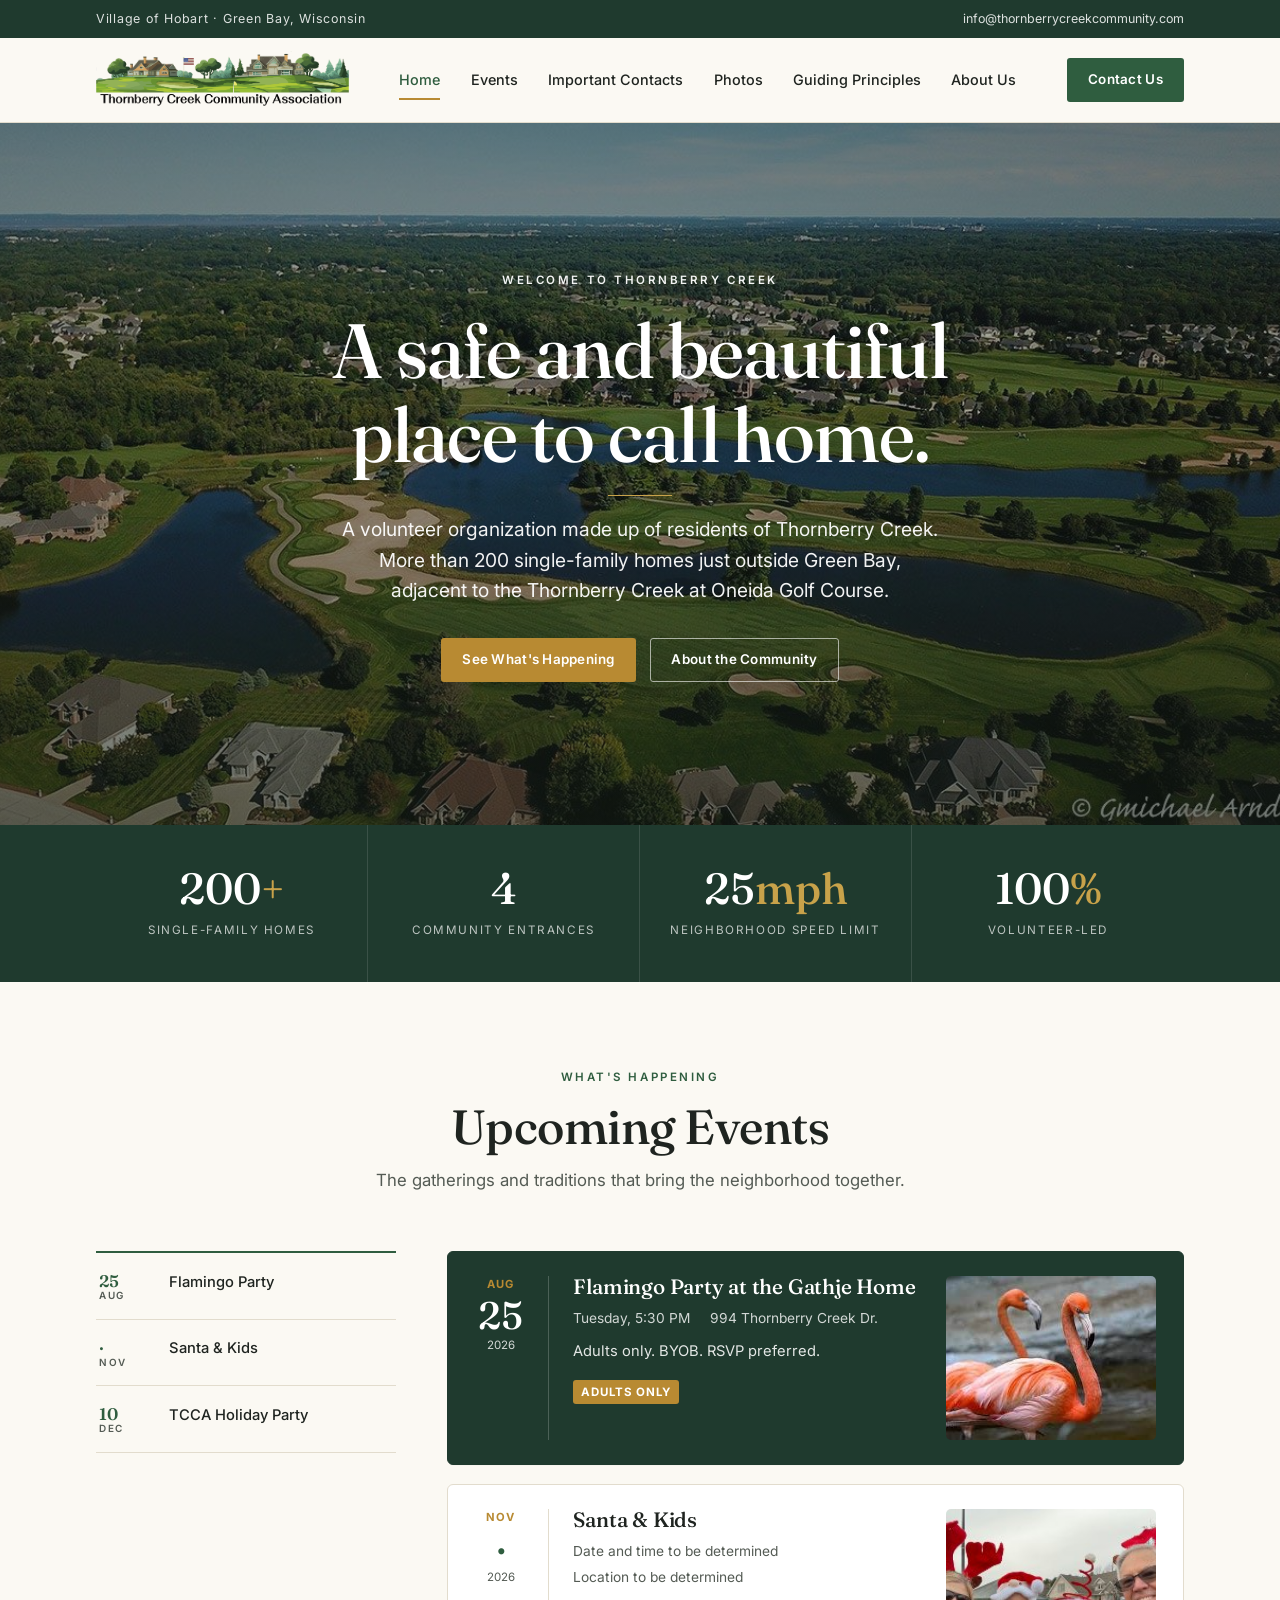
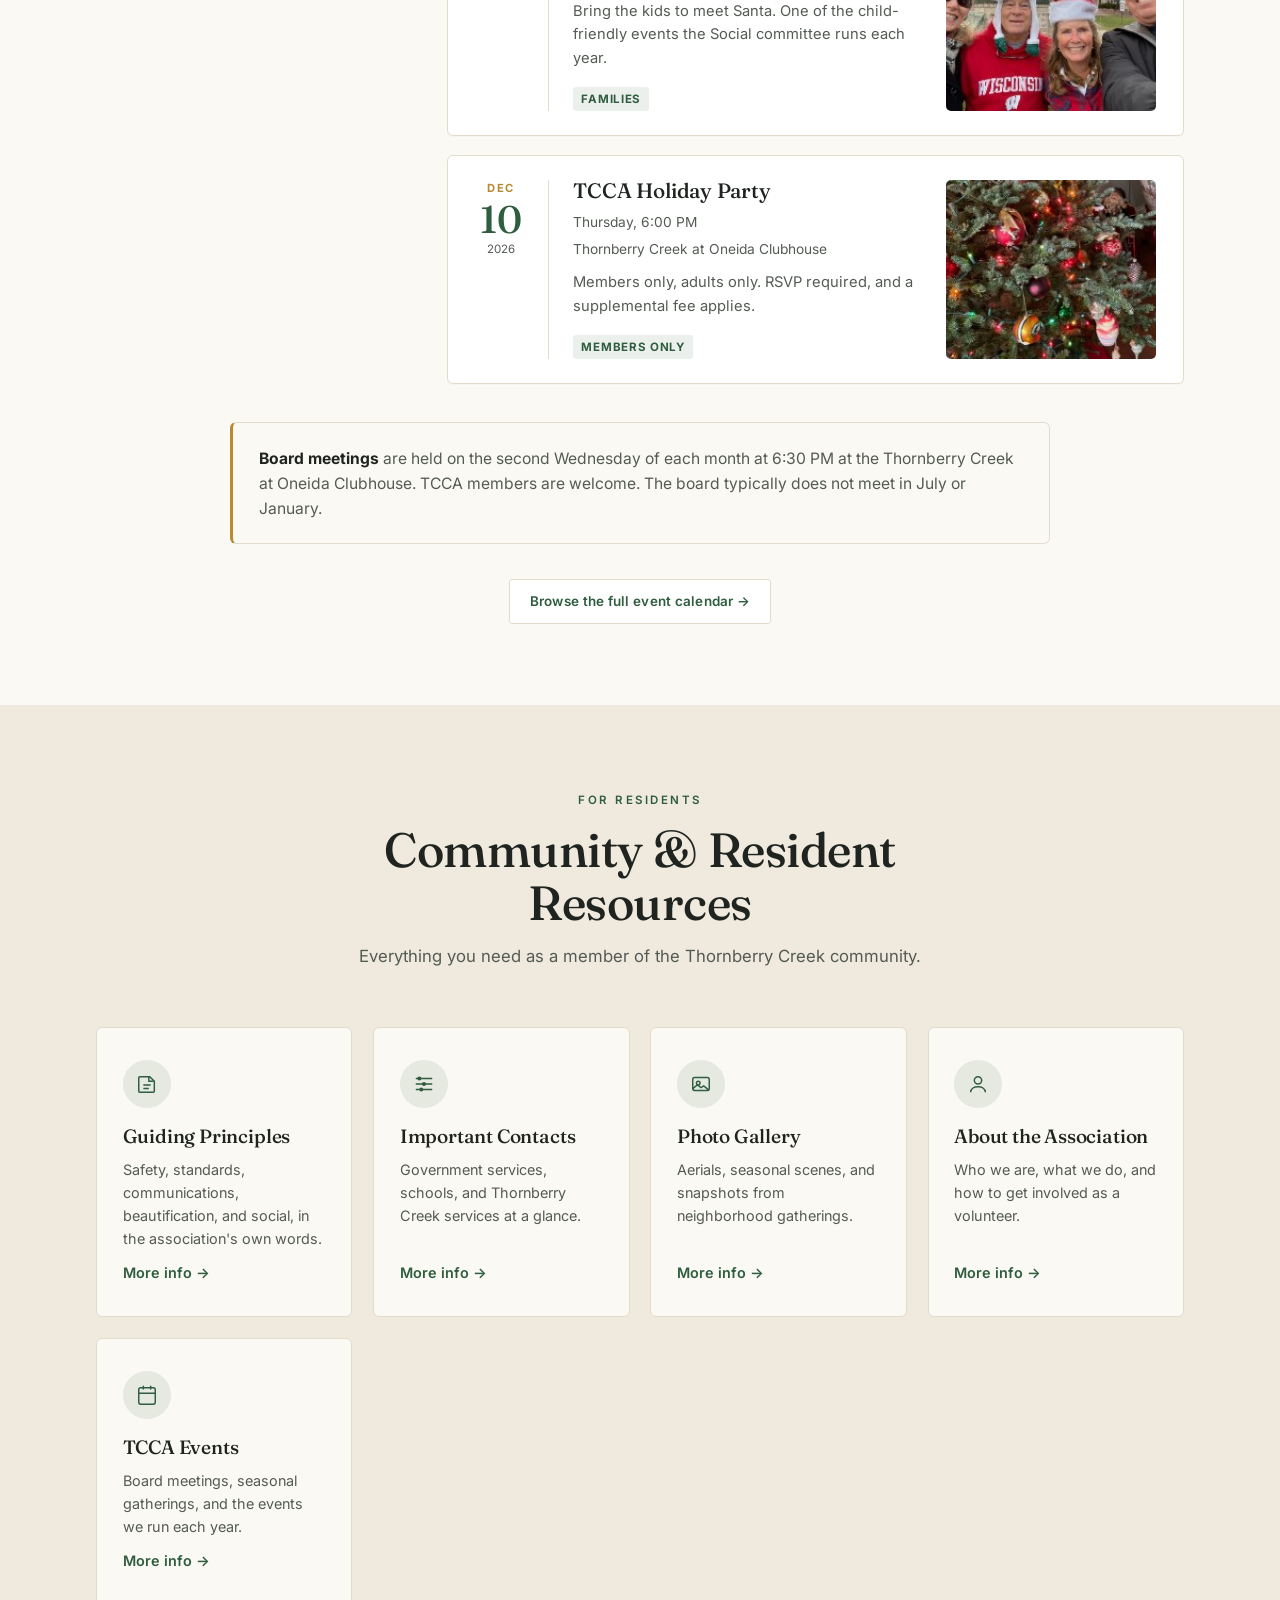
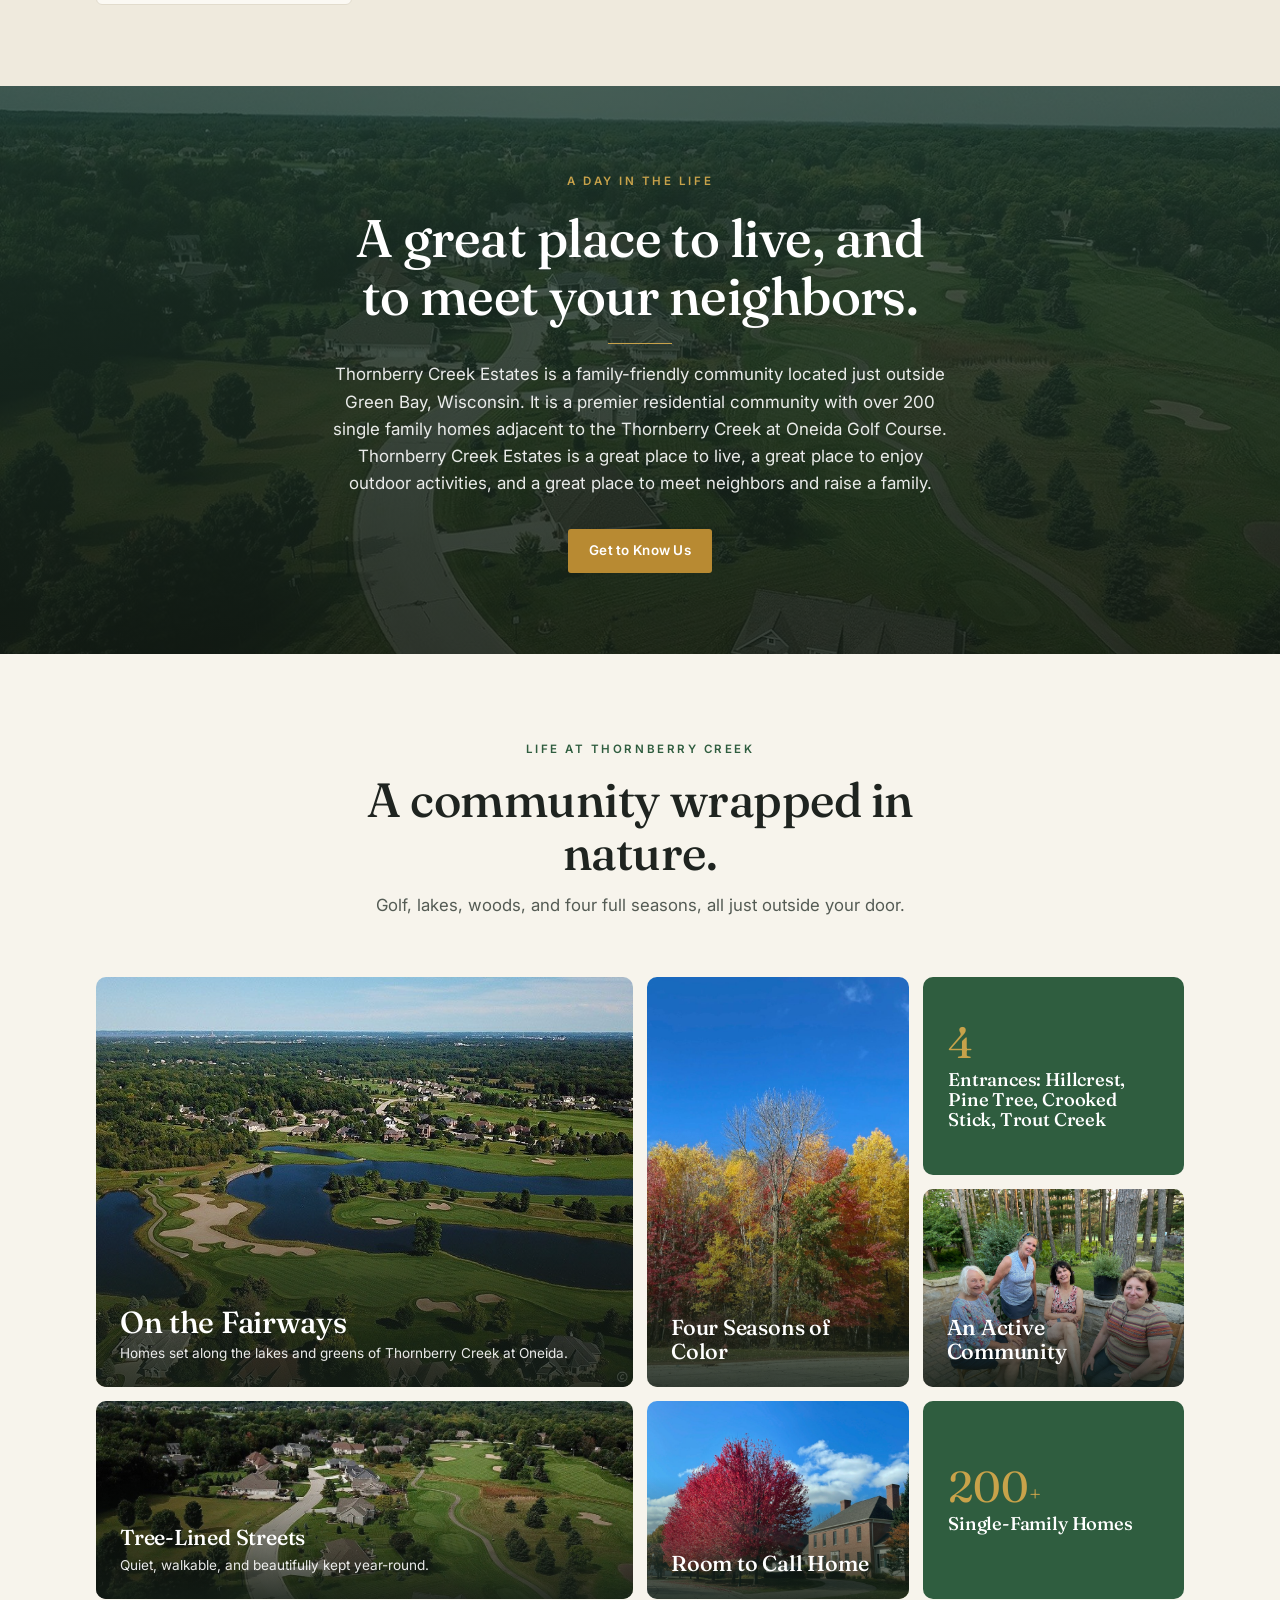
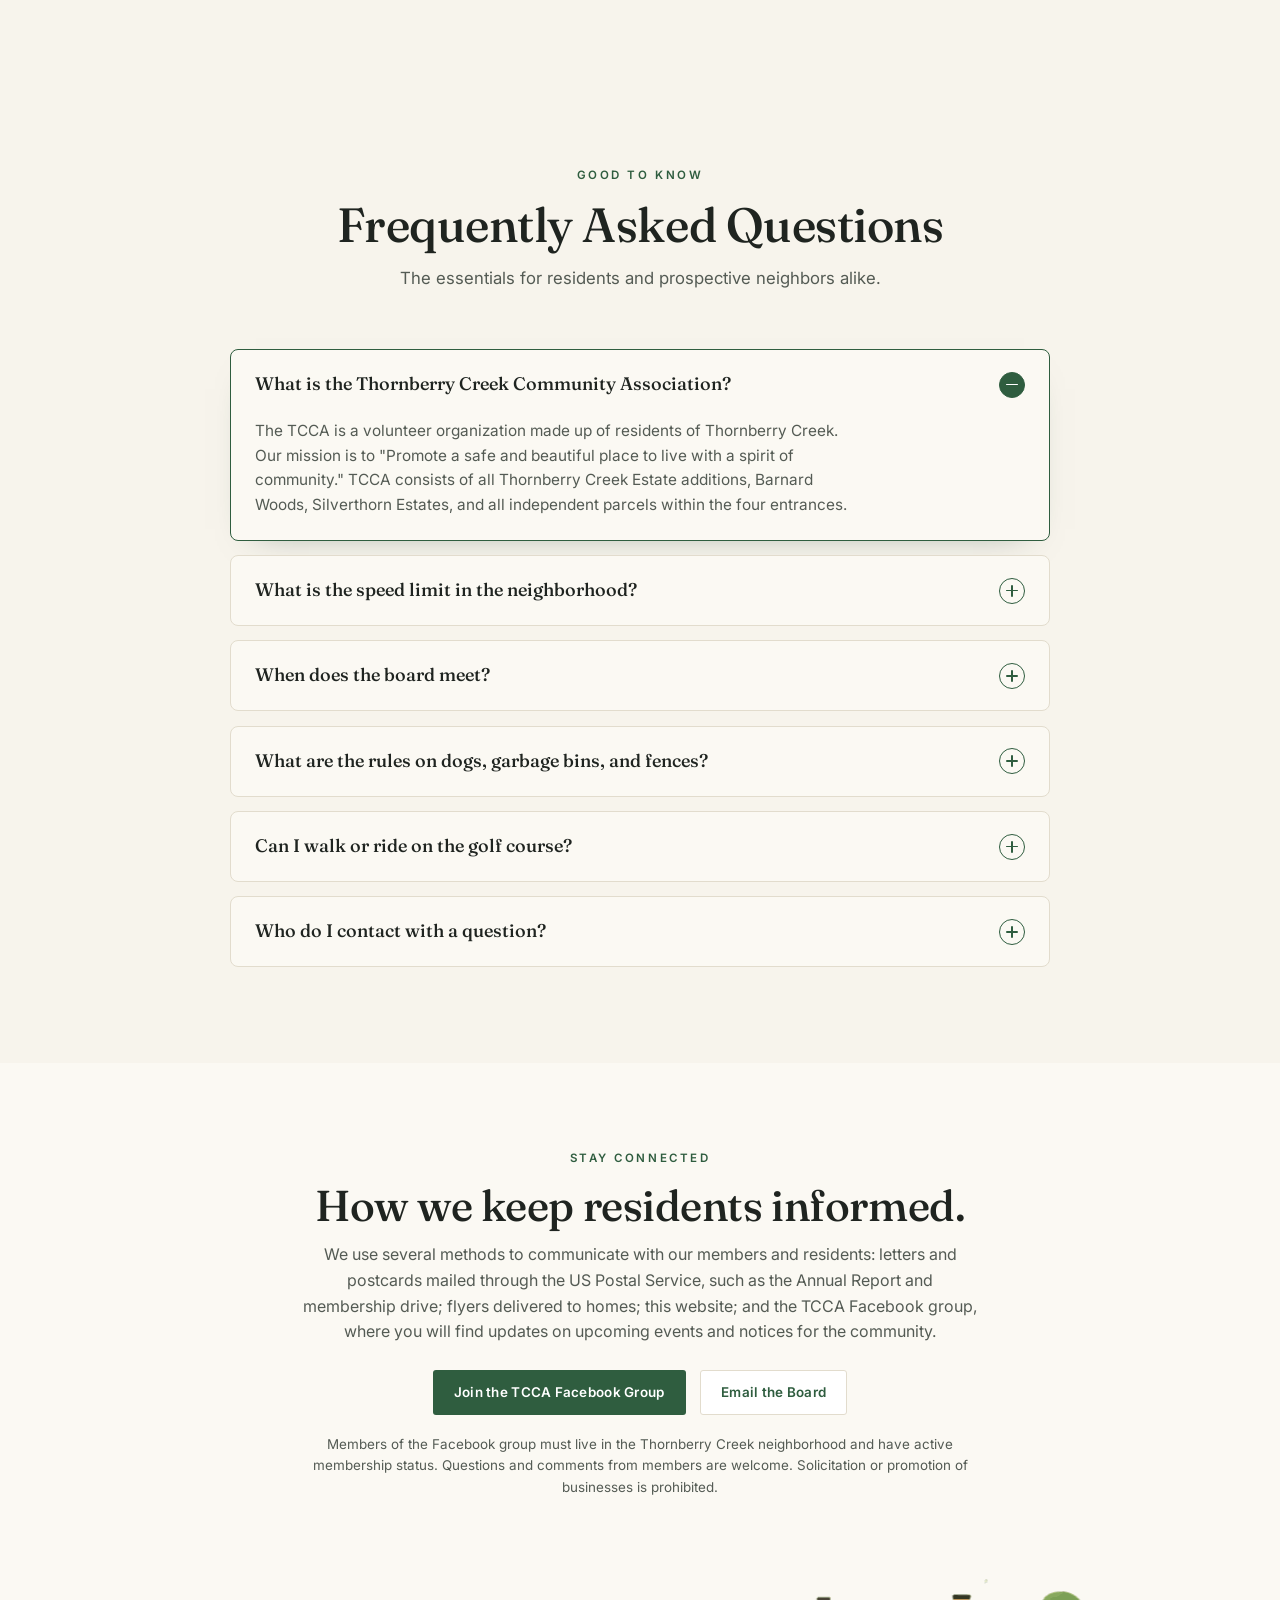
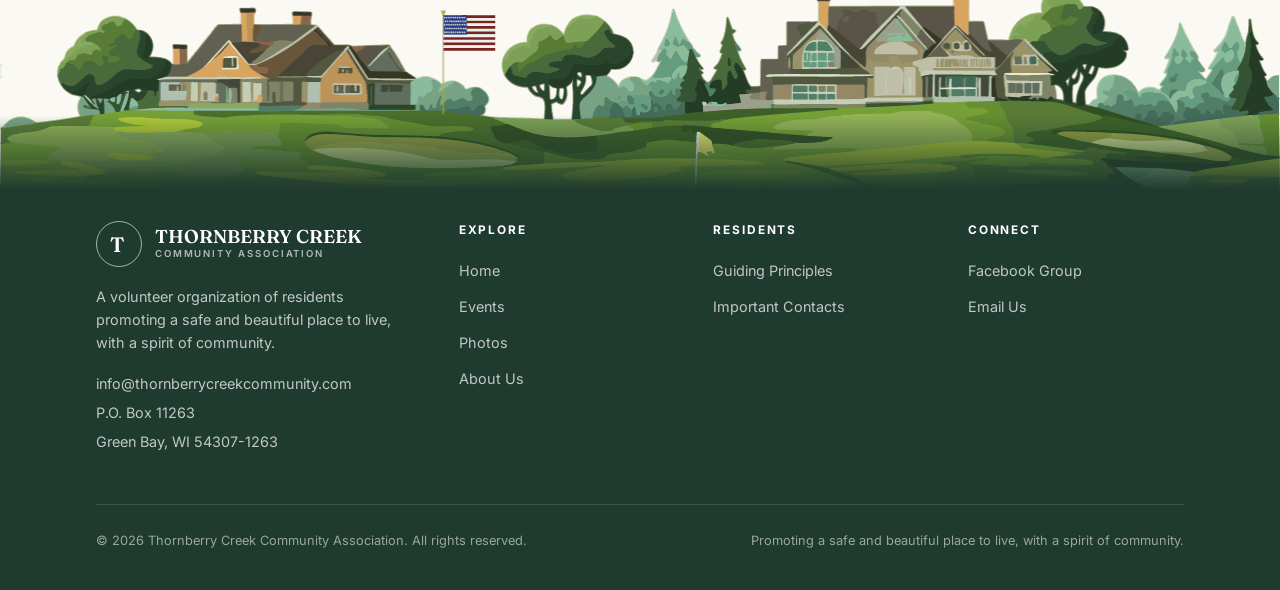
==== index.html @ 35d6ef0b "Remove the Community News section from the home page Its three cards were Tree Planting, the Ice Cre" ====
<!DOCTYPE html>
<html lang="en">
<head>
<meta charset="UTF-8" />
<meta name="viewport" content="width=device-width, initial-scale=1.0" />
<title>Thornberry Creek Community Association</title>
<meta name="description" content="The Thornberry Creek Community Association is a volunteer organization of residents promoting a safe and beautiful place to live, with a spirit of community. Over 200 single family homes adjacent to the Thornberry Creek at Oneida Golf Course, just outside Green Bay, Wisconsin." />
<link rel="icon" href="/favicon.ico" sizes="32x32" />
<link rel="icon" href="/assets/favicon.svg" type="image/svg+xml" />
<link rel="apple-touch-icon" href="/assets/apple-touch-icon.png" />
<meta name="theme-color" content="#2f5d3f" />
<link rel="canonical" href="https://thornberry-community-redesign.vercel.app/" />
<meta property="og:type" content="website" />
<meta property="og:site_name" content="Thornberry Creek Community Association" />
<meta property="og:locale" content="en_US" />
<meta property="og:url" content="https://thornberry-community-redesign.vercel.app/" />
<meta property="og:title" content="Thornberry Creek Community Association" />
<meta property="og:description" content="The Thornberry Creek Community Association is a volunteer organization of residents promoting a safe and beautiful place to live, with a spirit of community. Over 200 single family homes adjacent to the Thornberry Creek at Oneida Golf Course, just outside Green Bay, Wisconsin." />
<meta property="og:image" content="https://thornberry-community-redesign.vercel.app/assets/aerial-lakes.jpg" />
<meta property="og:image:width" content="1250" />
<meta property="og:image:height" content="663" />
<meta property="og:image:alt" content="Aerial view of the Thornberry Creek neighborhood, its lakes, and the golf course fairways" />
<meta name="twitter:card" content="summary_large_image" />
<meta name="twitter:title" content="Thornberry Creek Community Association" />
<meta name="twitter:description" content="The Thornberry Creek Community Association is a volunteer organization of residents promoting a safe and beautiful place to live, with a spirit of community. Over 200 single family homes adjacent to the Thornberry Creek at Oneida Golf Course, just outside Green Bay, Wisconsin." />
<meta name="twitter:image" content="https://thornberry-community-redesign.vercel.app/assets/aerial-lakes.jpg" />
<meta name="twitter:image:alt" content="Aerial view of the Thornberry Creek neighborhood, its lakes, and the golf course fairways" />
<link rel="preconnect" href="https://fonts.googleapis.com" />
<link rel="preconnect" href="https://fonts.gstatic.com" crossorigin />
<link href="https://fonts.googleapis.com/css2?family=Fraunces:opsz,wght@9..144,400;9..144,500;9..144,600&family=Inter:wght@400;500;600&display=swap" rel="stylesheet" />
<link rel="stylesheet" href="assets/site.css" />
<script type="application/ld+json">
{
  "@context": "https://schema.org",
  "@type": "Organization",
  "name": "Thornberry Creek Community Association",
  "alternateName": "TCCA",
  "url": "https://thornberry-community-redesign.vercel.app/",
  "logo": "https://thornberry-community-redesign.vercel.app/assets/logo.png",
  "image": "https://thornberry-community-redesign.vercel.app/assets/aerial-lakes.jpg",
  "email": "info@thornberrycreekcommunity.com",
  "description": "A volunteer organization of residents of Thornberry Creek Estates promoting a safe and beautiful place to live, with a spirit of community.",
  "address": {
    "@type": "PostalAddress",
    "postOfficeBoxNumber": "11263",
    "addressLocality": "Green Bay",
    "addressRegion": "WI",
    "postalCode": "54307-1263",
    "addressCountry": "US"
  },
  "areaServed": {
    "@type": "Place",
    "name": "Thornberry Creek Estates, Village of Hobart, Brown County, Wisconsin"
  },
  "sameAs": [
    "https://www.facebook.com/groups/ThornberryCreekHOA"
  ]
}
</script>
</head>
<body>

<!-- UTILITY BAR -->
<div class="utility">
  <div class="wrap">
    <span class="loc">Village of Hobart · Green Bay, Wisconsin</span>
    <nav>
      <a href="mailto:info@thornberrycreekcommunity.com">info@thornberrycreekcommunity.com</a>
    </nav>
  </div>
</div>

<!-- HEADER -->
<header>
  <div class="wrap nav">
    <a href="#top" class="brand">
      <img src="assets/logo.png" alt="Thornberry Creek Community Association" class="logo-img" />
    </a>
    <nav class="menu" id="menu">
      <a href="index.html" class="active">Home</a>
      <a href="events.html">Events</a>
      <a href="important-contacts.html">Important Contacts</a>
      <a href="photo-gallery.html">Photos</a>
      <a href="guiding-principles.html">Guiding Principles</a>
      <a href="about-us.html">About Us</a>
    </nav>
    <div class="header-cta">
      <a href="mailto:info@thornberrycreekcommunity.com" class="btn btn-pine">Contact Us</a>
      <button class="menu-toggle" id="toggle" aria-label="Menu" aria-expanded="false" aria-controls="menu"><span></span><span></span><span></span></button>
    </div>
  </div>
</header>

<!-- HERO -->
<section class="hero" id="top">
  <img class="bg" src="assets/aerial-lakes.jpg" alt="Aerial view of Thornberry Creek community and golf course" />
  <div>
    <span class="eyebrow">Welcome to Thornberry Creek</span>
    <h1>A safe and beautiful place to call home.</h1>
    <hr class="rule center" />
    <p class="lead">A volunteer organization made up of residents of Thornberry Creek. More than 200 single-family homes just outside Green Bay, adjacent to the Thornberry Creek at Oneida Golf Course.</p>
    <div class="hero-cta">
      <a href="events.html" class="btn btn-gold">See What's Happening</a>
      <a href="about-us.html" class="btn btn-ghost">About the Community</a>
    </div>
  </div>
</section>

<!-- STAT BAND -->
<div class="stats">
  <div class="wrap">
    <div class="stat"><b>200<em>+</em></b><span>Single-Family Homes</span></div>
    <div class="stat"><b>4</b><span>Community Entrances</span></div>
    <div class="stat"><b>25<em>mph</em></b><span>Neighborhood Speed Limit</span></div>
    <div class="stat"><b>100<em>%</em></b><span>Volunteer-Led</span></div>
  </div>
</div>

<!-- UPCOMING EVENTS -->
<section class="band events" id="events">
  <div class="wrap">
    <div class="section-head reveal">
      <span class="eyebrow">What's Happening</span>
      <h2>Upcoming Events</h2>
      <p>The gatherings and traditions that bring the neighborhood together.</p>
    </div>
    <div class="events-grid">
      <!-- left date list -->
      <div class="date-list reveal">
        <div class="date-row"><span class="d">25<small>Aug</small></span><a href="events.html">Flamingo Party</a></div>
        <div class="date-row"><span class="d">&middot;<small>Nov</small></span><a href="events.html">Santa &amp; Kids</a></div>
        <div class="date-row"><span class="d">10<small>Dec</small></span><a href="events.html">TCCA Holiday Party</a></div>
      </div>
      <!-- right event cards -->
      <div class="event-cards">
        <div class="ecard has-photo feature reveal">
          <div class="cal"><div class="mo">Aug</div><div class="day">25</div><div class="yr">2026</div></div>
          <div>
            <h3>Flamingo Party at the Gathje Home</h3>
            <div class="meta">
              <span>Tuesday, 5:30 PM</span>
              <span>994 Thornberry Creek Dr.</span>
            </div>
            <p style="font-size:.92rem;opacity:.88;margin-bottom:.9rem;max-width:48ch">Adults only. BYOB. RSVP preferred.</p>
            <span class="cost">Adults Only</span>
          </div>
          <div class="shot"><img src="assets/flamingo-party.jpg" alt="Two flamingos, the emblem of the TCCA Flamingo Parties" /></div>
        </div>
        <div class="ecard has-photo reveal">
          <div class="cal"><div class="mo">Nov</div><div class="day">&middot;</div><div class="yr">2026</div></div>
          <div>
            <h3>Santa &amp; Kids</h3>
            <div class="meta">
              <span>Date and time to be determined</span>
              <span>Location to be determined</span>
            </div>
            <p style="font-size:.92rem;color:var(--ink-soft);margin-bottom:.9rem;max-width:48ch">Bring the kids to meet Santa. One of the child-friendly events the Social committee runs each year.</p>
            <span class="cost">Families</span>
          </div>
          <div class="shot"><img src="assets/santa-kids.jpg" alt="Neighbors in reindeer antlers and Santa hats at a Thornberry Creek entrance" /></div>
        </div>
        <div class="ecard has-photo reveal">
          <div class="cal"><div class="mo">Dec</div><div class="day">10</div><div class="yr">2026</div></div>
          <div>
            <h3>TCCA Holiday Party</h3>
            <div class="meta">
              <span>Thursday, 6:00 PM</span>
              <span>Thornberry Creek at Oneida Clubhouse</span>
            </div>
            <p style="font-size:.92rem;color:var(--ink-soft);margin-bottom:.9rem;max-width:48ch">Members only, adults only. RSVP required, and a supplemental fee applies.</p>
            <span class="cost">Members Only</span>
          </div>
          <div class="shot"><img src="assets/holiday-party.jpg" alt="A decorated Christmas tree with glass ornaments" /></div>
        </div>
      </div>
    </div>
    <div class="callout reveal" style="max-width:820px;margin:2.4rem auto 0">
      <p><strong>Board meetings</strong> are held on the second Wednesday of each month at 6:30 PM at the Thornberry Creek at Oneida Clubhouse. TCCA members are welcome. The board typically does not meet in July or January.</p>
    </div>
    <div class="browse">
      <a href="events.html" class="btn btn-outline">Browse the full event calendar →</a>
    </div>
  </div>
</section>

<!-- COMMUNITY RESOURCES -->
<section class="band resources" id="resources">
  <div class="wrap">
    <div class="section-head reveal">
      <span class="eyebrow">For Residents</span>
      <h2>Community &amp; Resident Resources</h2>
      <p>Everything you need as a member of the Thornberry Creek community.</p>
    </div>
    <div class="res-grid" style="grid-template-columns:repeat(auto-fit,minmax(210px,1fr))">
      <a class="rcard reveal" href="guiding-principles.html">
        <div class="ico"><svg width="22" height="22" viewBox="0 0 24 24" fill="none" stroke="currentColor" stroke-width="1.6"><path d="M4 4h11l5 5v11a1 1 0 0 1-1 1H4a1 1 0 0 1-1-1V5a1 1 0 0 1 1-1z"/><path d="M14 4v5h5M8 13h8M8 17h6"/></svg></div>
        <h3>Guiding Principles</h3>
        <p>Safety, standards, communications, beautification, and social, in the association's own words.</p>
        <span class="link-arrow">More info →</span>
      </a>
      <a class="rcard reveal" href="important-contacts.html">
        <div class="ico"><svg width="22" height="22" viewBox="0 0 24 24" fill="none" stroke="currentColor" stroke-width="1.6"><path d="M3 6h18M3 12h18M3 18h18"/><circle cx="7" cy="6" r="1.4" fill="currentColor"/><circle cx="12" cy="12" r="1.4" fill="currentColor"/><circle cx="9" cy="18" r="1.4" fill="currentColor"/></svg></div>
        <h3>Important Contacts</h3>
        <p>Government services, schools, and Thornberry Creek services at a glance.</p>
        <span class="link-arrow">More info →</span>
      </a>
      <a class="rcard reveal" href="photo-gallery.html">
        <div class="ico"><svg width="22" height="22" viewBox="0 0 24 24" fill="none" stroke="currentColor" stroke-width="1.6"><rect x="3" y="5" width="18" height="14" rx="2"/><circle cx="9" cy="11" r="2"/><path d="m3 17 5-4 4 3 3-2 6 5"/></svg></div>
        <h3>Photo Gallery</h3>
        <p>Aerials, seasonal scenes, and snapshots from neighborhood gatherings.</p>
        <span class="link-arrow">More info →</span>
      </a>
      <a class="rcard reveal" href="about-us.html">
        <div class="ico"><svg width="22" height="22" viewBox="0 0 24 24" fill="none" stroke="currentColor" stroke-width="1.6"><circle cx="12" cy="8" r="4"/><path d="M4 21c0-4 4-6 8-6s8 2 8 6"/></svg></div>
        <h3>About the Association</h3>
        <p>Who we are, what we do, and how to get involved as a volunteer.</p>
        <span class="link-arrow">More info →</span>
      </a>
      <a class="rcard reveal" href="events.html">
        <div class="ico"><svg width="22" height="22" viewBox="0 0 24 24" fill="none" stroke="currentColor" stroke-width="1.6"><rect x="3" y="4" width="18" height="18" rx="2"/><path d="M16 2v4M8 2v4M3 10h18"/></svg></div>
        <h3>TCCA Events</h3>
        <p>Board meetings, seasonal gatherings, and the events we run each year.</p>
        <span class="link-arrow">More info →</span>
      </a>
    </div>
  </div>
</section>

<!-- A DAY IN THE LIFE -->
<section class="band life" id="life">
  <img class="bg" src="assets/aerial-street.jpg" alt="Tree-lined streets along the golf course" />
  <div class="wrap reveal">
    <span class="eyebrow">A Day in the Life</span>
    <h2>A great place to live, and to meet your neighbors.</h2>
    <hr class="rule center" />
    <p>Thornberry Creek Estates is a family-friendly community located just outside Green Bay, Wisconsin. It is a premier residential community with over 200 single family homes adjacent to the Thornberry Creek at Oneida Golf Course. Thornberry Creek Estates is a great place to live, a great place to enjoy outdoor activities, and a great place to meet neighbors and raise a family.</p>
    <a href="about-us.html" class="btn btn-gold">Get to Know Us</a>
  </div>
</section>

<!-- BENTO / AMENITIES -->
<section class="band bento" id="amenities">
  <div class="wrap">
    <div class="section-head reveal">
      <span class="eyebrow">Life at Thornberry Creek</span>
      <h2>A community wrapped in nature.</h2>
      <p>Golf, lakes, woods, and four full seasons, all just outside your door.</p>
    </div>
    <div class="bento-grid reveal">
      <figure class="tile big">
        <img src="assets/aerial-lakes.jpg" alt="Aerial of the lakes and fairways" />
        <figcaption class="t-body"><h3>On the Fairways</h3><p>Homes set along the lakes and greens of Thornberry Creek at Oneida.</p></figcaption>
      </figure>
      <figure class="tile tall">
        <img src="assets/fall-foliage.jpg" alt="Brilliant fall color" />
        <figcaption class="t-body"><h3>Four Seasons of Color</h3></figcaption>
      </figure>
      <div class="tile note">
        <span class="num">4</span>
        <h3>Entrances: Hillcrest, Pine Tree, Crooked Stick, Trout Creek</h3>
      </div>
      <figure class="tile">
        <img src="assets/residents.jpg" alt="Neighbors gathered together" />
        <figcaption class="t-body"><h3>An Active Community</h3></figcaption>
      </figure>
      <figure class="tile wide">
        <img src="assets/aerial-street.jpg" alt="Tree-lined streets" />
        <figcaption class="t-body"><h3>Tree-Lined Streets</h3><p>Quiet, walkable, and beautifully kept year-round.</p></figcaption>
      </figure>
      <figure class="tile">
        <img src="assets/red-tree-home.jpg" alt="Brick home framed by a red maple" />
        <figcaption class="t-body"><h3>Room to Call Home</h3></figcaption>
      </figure>
      <div class="tile note">
        <span class="num">200<span style="font-size:1.4rem">+</span></span>
        <h3>Single-Family Homes</h3>
      </div>
    </div>
  </div>
</section>

<!-- FAQ -->
<section class="band faq" id="faq">
  <div class="wrap">
    <div class="section-head reveal">
      <span class="eyebrow">Good to Know</span>
      <h2>Frequently Asked Questions</h2>
      <p>The essentials for residents and prospective neighbors alike.</p>
    </div>
    <div class="faq-wrap reveal">
      <details open>
        <summary>What is the Thornberry Creek Community Association?<span class="ic"></span></summary>
        <div class="ans">The TCCA is a volunteer organization made up of residents of Thornberry Creek. Our mission is to "Promote a safe and beautiful place to live with a spirit of community." TCCA consists of all Thornberry Creek Estate additions, Barnard Woods, Silverthorn Estates, and all independent parcels within the four entrances.</div>
      </details>
      <details>
        <summary>What is the speed limit in the neighborhood?<span class="ic"></span></summary>
        <div class="ans">The speed limit in Thornberry Creek is 25 mph. All vehicles, including golf carts, should be driven safely by adults holding a valid driver's license. Our streets are public and fall under the jurisdiction of the Village of Hobart. To report a speeding vehicle, call the non-emergency number, 920-391-7470, with the license plate number. For emergencies, dial 911.</div>
      </details>
      <details>
        <summary>When does the board meet?<span class="ic"></span></summary>
        <div class="ans">Meetings are held on the second Wednesday of each month at 6:30 pm at the Thornberry Creek at Oneida Clubhouse. TCCA members are welcome. The board typically does not meet in July or January.</div>
      </details>
      <details>
        <summary>What are the rules on dogs, garbage bins, and fences?<span class="ic"></span></summary>
        <div class="ans">Dogs should be walked on a leash and are not allowed to run at-large. Dog stations are available throughout the neighborhood, and you should always pick up after your dog (Village of Hobart Municipal Code, Chapter 102). Garbage bins should be stored out of sight (Chapter 248, Article 22). Only decorative metal, wrought iron, or aluminum fencing may be used in backyards, for the protection of a swimming pool or where special considerations are appropriate. See our <a href="guiding-principles.html">Guiding Principles</a> for the full list.</div>
      </details>
      <details>
        <summary>Can I walk or ride on the golf course?<span class="ic"></span></summary>
        <div class="ans">Thornberry Creek at Oneida Golf Course is private property. Residents should refrain from walking, riding, or skiing on the paths or course.</div>
      </details>
      <details>
        <summary>Who do I contact with a question?<span class="ic"></span></summary>
        <div class="ans">Email us anytime at <a href="mailto:info@thornberrycreekcommunity.com">info@thornberrycreekcommunity.com</a>, or see the <a href="important-contacts.html">Important Contacts</a> page for local services and government numbers.</div>
      </details>
    </div>
  </div>
</section>

<!-- STAY CONNECTED -->
<section class="band signup" id="contact">
  <div class="wrap">
    <div class="signup-inner reveal">
      <span class="eyebrow">Stay Connected</span>
      <h2 style="font-size:clamp(1.8rem,3.6vw,2.7rem);margin:.8rem 0">How we keep residents informed.</h2>
      <p style="color:var(--ink-soft)">We use several methods to communicate with our members and residents: letters and postcards mailed through the US Postal Service, such as the Annual Report and membership drive; flyers delivered to homes; this website; and the TCCA Facebook group, where you will find updates on upcoming events and notices for the community.</p>
      <div class="hero-cta" style="margin-top:1.6rem">
        <a href="https://www.facebook.com/groups/ThornberryCreekHOA" class="btn btn-pine">Join the TCCA Facebook Group</a>
        <a href="mailto:info@thornberrycreekcommunity.com" class="btn btn-outline">Email the Board</a>
      </div>
      <p class="help">Members of the Facebook group must live in the Thornberry Creek neighborhood and have active membership status. Questions and comments from members are welcome. Solicitation or promotion of businesses is prohibited.</p>
    </div>
  </div>
</section>

<!-- FOOTER STREETSCAPE BAND -->
<div class="streetscape" aria-hidden="true">
  <img src="assets/footer-streetscape.png" alt="Illustration of Thornberry Creek homes along the golf course" />
</div>

<!-- FOOTER -->
<footer>
  <div class="wrap">
    <div class="foot-top">
      <div>
        <a href="#top" class="brand">
          <span class="mark">T</span>
          <span><b style="color:#fff">Thornberry Creek</b><span>Community Association</span></span>
        </a>
        <p class="about">A volunteer organization of residents promoting a safe and beautiful place to live, with a spirit of community.</p>
        <div class="contact">
          <a href="mailto:info@thornberrycreekcommunity.com">info@thornberrycreekcommunity.com</a><br/>
          P.O. Box 11263<br/>
          Green Bay, WI 54307-1263
        </div>
      </div>
      <div>
        <h2 class="foot-h">Explore</h2>
        <ul>
          <li><a href="index.html">Home</a></li>
          <li><a href="events.html">Events</a></li>
          <li><a href="photo-gallery.html">Photos</a></li>
          <li><a href="about-us.html">About Us</a></li>
        </ul>
      </div>
      <div>
        <h2 class="foot-h">Residents</h2>
        <ul>
          <li><a href="guiding-principles.html">Guiding Principles</a></li>
          <li><a href="important-contacts.html">Important Contacts</a></li>
        </ul>
      </div>
      <div>
        <h2 class="foot-h">Connect</h2>
        <ul>
          <li><a href="https://www.facebook.com/groups/ThornberryCreekHOA">Facebook Group</a></li>
          <li><a href="mailto:info@thornberrycreekcommunity.com">Email Us</a></li>
        </ul>
      </div>
    </div>
    <div class="foot-bottom">
      <span>© 2026 Thornberry Creek Community Association. All rights reserved.</span>
      <span>Promoting a safe and beautiful place to live, with a spirit of community.</span>
    </div>
  </div>
</footer>

<script>
  const toggle=document.getElementById('toggle'),menu=document.getElementById('menu');
  toggle.addEventListener('click',()=>{const o=menu.classList.toggle('open');toggle.setAttribute('aria-expanded',o);});
  menu.querySelectorAll('a').forEach(a=>a.addEventListener('click',()=>{menu.classList.remove('open');toggle.setAttribute('aria-expanded','false');}));
  const io=new IntersectionObserver(es=>es.forEach(e=>{if(e.isIntersecting){e.target.classList.add('in');io.unobserve(e.target)}}),{threshold:.12,rootMargin:'0px 0px -6% 0px'});
  document.querySelectorAll('.reveal').forEach(el=>io.observe(el));
</script>
</body>
</html>
---- assets/site.css ----
/* ============================================================
   Thornberry Creek Community Association, shared stylesheet
   "Editorial Heritage", pine + gold, Fraunces + Inter
   ============================================================ */

:root{
  --ink:#1f2420;
  --ink-soft:#545b54;
  --pine:#2f5d3f;
  --pine-deep:#1f3a2e;
  --gold:#b88a32;
  --gold-soft:#c8a24a;
  --cream:#f7f4ec;
  --cream-2:#efeadd;
  --paper:#fbf9f3;
  --line:#e2dccd;
  --white:#ffffff;
  --maxw:1200px;
  --pad:clamp(18px,4.5vw,56px);
  --serif:'Fraunces',Georgia,serif;
  --sans:'Inter',system-ui,sans-serif;
}
*{box-sizing:border-box;margin:0;padding:0}
html{scroll-behavior:smooth}
body{font-family:var(--sans);color:var(--ink);background:var(--cream);line-height:1.6;-webkit-font-smoothing:antialiased;overflow-x:hidden}
img{display:block;max-width:100%}
a{color:inherit;text-decoration:none}
.wrap{max-width:var(--maxw);margin:0 auto;padding-inline:var(--pad)}
h1,h2,h3,h4{font-family:var(--serif);font-weight:500;line-height:1.1;letter-spacing:-.01em}
.eyebrow{font-size:.72rem;font-weight:600;letter-spacing:.22em;text-transform:uppercase;color:var(--pine)}
.rule{width:64px;height:1px;background:var(--gold);margin:1.1rem 0;border:0}
.rule.center{margin-inline:auto}
.section-head{text-align:center;max-width:640px;margin:0 auto clamp(2.4rem,5vw,3.6rem)}
.section-head h2{font-size:clamp(2rem,4vw,3rem);margin:.8rem 0}
.section-head p{color:var(--ink-soft);font-size:1.05rem}

.btn{font-size:.84rem;font-weight:600;letter-spacing:.02em;padding:.78em 1.5em;border-radius:3px;display:inline-flex;align-items:center;gap:.5em;cursor:pointer;border:1px solid transparent;transition:.25s ease;white-space:nowrap}
.btn-pine{background:var(--pine);color:#fff}
.btn-pine:hover{background:var(--pine-deep)}
.btn-gold{background:var(--gold);color:#fff}
.btn-gold:hover{background:#a3781f}
.btn-ghost{border-color:rgba(255,255,255,.6);color:#fff}
.btn-ghost:hover{background:rgba(255,255,255,.14)}
.btn-outline{border-color:var(--line);color:var(--pine);background:var(--white)}
.btn-outline:hover{border-color:var(--pine)}
.link-arrow{color:var(--pine);font-weight:600;font-size:.9rem;display:inline-flex;align-items:center;gap:.4em;transition:.2s}
.link-arrow:hover{gap:.7em;color:var(--pine-deep)}

/* ---------- UTILITY BAR ---------- */
.utility{background:var(--pine-deep);color:rgba(255,255,255,.85);font-size:.78rem}
.utility .wrap{display:flex;justify-content:space-between;align-items:center;height:38px}
.utility .loc{letter-spacing:.06em}
.utility nav{display:flex;gap:1.4rem}
.utility a{transition:.2s}
.utility a:hover{color:var(--gold-soft)}

/* ---------- HEADER ---------- */
header{position:sticky;top:0;z-index:50;background:var(--paper);border-bottom:1px solid var(--line)}
.nav{display:flex;align-items:center;justify-content:space-between;height:84px;gap:1.5rem}
.brand{display:flex;align-items:center;gap:.8rem;flex-shrink:0}
.logo-img{height:58px;width:auto;display:block}
.brand .mark{width:46px;height:46px;border:1.5px solid var(--pine);border-radius:50%;display:grid;place-items:center;font-family:var(--serif);font-size:1.3rem;font-weight:600;color:var(--pine)}
.brand b{font-family:var(--serif);font-weight:600;font-size:1.16rem;color:var(--ink);line-height:1.05;display:block;letter-spacing:0}
.brand span{font-size:.6rem;font-weight:600;letter-spacing:.2em;text-transform:uppercase;color:var(--ink-soft)}
.menu{display:flex;gap:1.9rem;align-items:center}
.menu>a{font-size:.9rem;font-weight:500;color:var(--ink);padding:.4rem 0;position:relative;transition:.2s}
.menu>a::after{content:"";position:absolute;left:0;bottom:-2px;width:0;height:2px;background:var(--gold);transition:.25s}
.menu>a:hover{color:var(--pine)}
.menu>a:hover::after{width:100%}
.menu>a.active{color:var(--pine)}
.menu>a.active::after{width:100%}
.header-cta{display:flex;align-items:center;gap:1rem;flex-shrink:0}
.search-ic{width:38px;height:38px;border:1px solid var(--line);border-radius:50%;display:grid;place-items:center;color:var(--ink-soft);transition:.2s}
.search-ic:hover{border-color:var(--pine);color:var(--pine)}
.menu-toggle{display:none;flex-direction:column;gap:5px;background:none;border:0;cursor:pointer;padding:6px;z-index:60}
.menu-toggle span{width:26px;height:2px;background:var(--ink);transition:.3s}

/* ---------- HERO (homepage) ---------- */
.hero{position:relative;min-height:78vh;display:flex;align-items:center;justify-content:center;text-align:center;color:#fff;overflow:hidden;padding:5rem 1rem}
.hero img.bg{position:absolute;inset:0;width:100%;height:100%;object-fit:cover;z-index:-2}
.hero::after{content:"";position:absolute;inset:0;z-index:-1;background:linear-gradient(180deg,rgba(20,30,22,.5),rgba(20,30,22,.34) 40%,rgba(20,30,22,.6))}
.hero .eyebrow{color:#fff;opacity:.95}
.hero h1{font-size:clamp(2.6rem,6vw,5rem);max-width:16ch;margin:1.1rem auto;text-shadow:0 2px 26px rgba(0,0,0,.32)}
.hero p.lead{font-size:clamp(1.02rem,1.5vw,1.22rem);max-width:50ch;margin:0 auto;color:rgba(255,255,255,.94)}
.hero .rule{background:var(--gold-soft)}
.hero-cta{display:flex;gap:.9rem;justify-content:center;flex-wrap:wrap;margin-top:2rem}

/* ---------- PAGE BANNER (subpages) ---------- */
.page-hero{position:relative;color:#fff;overflow:hidden;padding:clamp(3.4rem,8vw,6rem) 0 clamp(3rem,6vw,4.6rem);text-align:center}
.page-hero img.bg{position:absolute;inset:0;width:100%;height:100%;object-fit:cover;z-index:-2}
.page-hero::after{content:"";position:absolute;inset:0;z-index:-1;background:linear-gradient(180deg,rgba(31,58,46,.74),rgba(20,30,22,.82))}
.page-hero .eyebrow{color:var(--gold-soft)}
.page-hero h1{font-size:clamp(2.2rem,5vw,3.7rem);max-width:18ch;margin:1rem auto .2rem}
.page-hero p{max-width:54ch;margin:.9rem auto 0;color:rgba(255,255,255,.9);font-size:1.05rem}
.page-hero .rule{background:var(--gold-soft)}
.page-hero.solid{background:var(--pine-deep)}
.page-hero.solid::after{display:none}

/* ---------- BREADCRUMB ---------- */
.crumb{background:var(--paper);border-bottom:1px solid var(--line);font-size:.82rem}
.crumb .wrap{display:flex;align-items:center;gap:.55rem;height:46px;color:var(--ink-soft);flex-wrap:wrap}
.crumb a:hover{color:var(--pine)}
.crumb .sep{opacity:.5}
.crumb .here{color:var(--ink);font-weight:600}

/* ---------- SECTION SHELL ---------- */
section.band{padding:clamp(64px,9vh,116px) 0;position:relative;overflow:hidden}
.engrave{position:absolute;pointer-events:none;z-index:0;opacity:.13}
.band>.wrap{position:relative;z-index:1}
.reveal{opacity:0;transform:translateY(24px);transition:.85s cubic-bezier(.16,.84,.44,1)}
.reveal.in{opacity:1;transform:none}
.events .engrave.cattail{right:18px;bottom:18px;width:min(210px,21vw);opacity:.26}
.resources .engrave.pine{left:10px;top:18px;width:min(210px,21vw);opacity:.24;transform:rotate(-6deg)}
.events{background:var(--paper)}
.news{background:var(--cream)}
.resources{background:var(--cream-2)}
.bg-paper{background:var(--paper)}
.bg-cream{background:var(--cream)}
.bg-cream2{background:var(--cream-2)}

/* ---------- PROSE (article/body copy) ---------- */
.prose{max-width:760px;margin:0 auto;color:var(--ink)}
.prose.left{margin-inline:0}
.prose p{margin-bottom:1.15rem;color:var(--ink-soft);font-size:1.04rem}
.prose h2{font-size:clamp(1.6rem,3vw,2.2rem);margin:2.4rem 0 1rem}
.prose h3{font-size:1.3rem;margin:1.8rem 0 .7rem;color:var(--ink)}
.prose ul,.prose ol{margin:0 0 1.2rem 1.2rem;color:var(--ink-soft)}
.prose li{margin-bottom:.5rem;font-size:1.02rem;padding-left:.2rem}
.prose a{color:var(--pine);font-weight:600;text-decoration:underline;text-underline-offset:3px;text-decoration-color:var(--line)}
.prose a:hover{text-decoration-color:var(--pine)}
.prose .lead-p{font-size:1.18rem;color:var(--ink);font-family:var(--serif);line-height:1.5}
.callout{background:var(--paper);border:1px solid var(--line);border-left:3px solid var(--gold);border-radius:6px;padding:1.4rem 1.6rem;margin:1.8rem 0}
.callout p{margin:0;color:var(--ink-soft);font-size:.98rem}
.callout strong{color:var(--ink)}

/* ---------- TWO-COLUMN SPLIT ---------- */
.split{display:grid;grid-template-columns:1.1fr 1fr;gap:clamp(2rem,5vw,4.5rem);align-items:center}
.split.rev{grid-template-columns:1fr 1.1fr}
.split .media{border-radius:10px;overflow:hidden;box-shadow:0 24px 50px -34px rgba(31,58,46,.55)}
.split .media img{width:100%;height:100%;object-fit:cover;aspect-ratio:4/3}
.split h2{font-size:clamp(1.7rem,3.4vw,2.6rem);margin:.7rem 0 1rem}
.split p{color:var(--ink-soft);margin-bottom:1rem}

/* ---------- STAT BAND ---------- */
.stats{background:var(--pine-deep);color:#fff}
.stats .wrap{display:grid;grid-template-columns:repeat(4,1fr)}
.stat{padding:2.6rem 1.2rem;text-align:center;border-right:1px solid rgba(255,255,255,.12)}
.stat:last-child{border-right:0}
.stat b{font-family:var(--serif);font-size:clamp(2rem,3.4vw,2.9rem);font-weight:500;display:block;line-height:1}
.stat b em{color:var(--gold-soft);font-style:normal}
.stat span{font-size:.73rem;letter-spacing:.14em;text-transform:uppercase;color:rgba(255,255,255,.7);margin-top:.7rem;display:block}

/* ---------- VALUE / FEATURE CARDS ---------- */
.feat-grid{display:grid;grid-template-columns:repeat(3,1fr);gap:1.4rem}
.fcard{background:var(--paper);border:1px solid var(--line);border-radius:6px;padding:2rem 1.7rem;transition:.3s;display:flex;flex-direction:column;gap:.6rem}
.fcard:hover{background:var(--white);transform:translateY(-4px);box-shadow:0 20px 40px -28px rgba(31,58,46,.5);border-color:transparent}
.fcard .ico{width:48px;height:48px;border-radius:50%;background:rgba(47,93,63,.1);color:var(--pine);display:grid;place-items:center;margin-bottom:.4rem}
.fcard h3{font-size:1.22rem}
.fcard p{font-size:.94rem;color:var(--ink-soft)}

/* ---------- BOARD / PEOPLE ---------- */
.people{display:grid;grid-template-columns:repeat(3,1fr);gap:1.6rem}
.person{background:var(--white);border:1px solid var(--line);border-radius:8px;overflow:hidden;text-align:center;transition:.3s}
.person:hover{transform:translateY(-4px);box-shadow:0 22px 44px -30px rgba(31,58,46,.5);border-color:transparent}
.person .avatar{aspect-ratio:1;background:var(--cream-2);display:grid;place-items:center;color:var(--pine);font-family:var(--serif);font-size:2.6rem;font-weight:500;border-bottom:1px solid var(--line)}
.person .pbody{padding:1.4rem 1.3rem 1.6rem}
.person h3{font-size:1.18rem;margin-bottom:.15rem}
.person .role{font-size:.72rem;font-weight:700;letter-spacing:.12em;text-transform:uppercase;color:var(--gold);margin-bottom:.6rem;display:block}
.person p{font-size:.9rem;color:var(--ink-soft)}

/* ---------- CONTACT DIRECTORY ---------- */
.dir{display:grid;grid-template-columns:repeat(2,1fr);gap:1.2rem}
.dir-group{background:var(--paper);border:1px solid var(--line);border-radius:8px;padding:1.7rem 1.8rem}
.dir-group h2{font-size:1.2rem;margin-bottom:.3rem;display:flex;align-items:center;gap:.6rem}
.dir-group h2 .ico{color:var(--pine);display:grid;place-items:center}
.dir-group .sub{font-size:.84rem;color:var(--ink-soft);margin-bottom:1rem}
.dir-row{display:flex;justify-content:space-between;gap:1rem;padding:.7rem 0;border-top:1px solid var(--line);font-size:.93rem}
.dir-row .label{color:var(--ink-soft)}
.dir-row .val{font-weight:600;text-align:right}
.dir-row .val a:hover{color:var(--pine)}
.dir-row.urgent .val{color:#9a3526}

/* ---------- GALLERY ---------- */
.gal-filters{display:flex;gap:.6rem;flex-wrap:wrap;justify-content:center;margin-bottom:2.4rem}
.gal-filters button{font-family:var(--sans);font-size:.82rem;font-weight:600;letter-spacing:.02em;padding:.55em 1.1em;border-radius:40px;border:1px solid var(--line);background:var(--white);color:var(--ink-soft);cursor:pointer;transition:.2s}
.gal-filters button:hover{border-color:var(--pine);color:var(--pine)}
.gal-filters button.active{background:var(--pine);border-color:var(--pine);color:#fff}
.gal-grid{display:grid;grid-template-columns:repeat(4,1fr);grid-auto-rows:200px;gap:14px}
.gtile{position:relative;border-radius:10px;overflow:hidden;display:flex;align-items:flex-end;color:#fff;cursor:pointer}
.gtile img{position:absolute;inset:0;width:100%;height:100%;object-fit:cover;transition:.7s ease}
.gtile:hover img{transform:scale(1.07)}
.gtile::after{content:"";position:absolute;inset:0;background:linear-gradient(180deg,rgba(20,30,22,0) 42%,rgba(20,30,22,.82))}
.gtile figcaption{position:relative;z-index:1;padding:1.2rem 1.3rem;font-size:.92rem;font-weight:500}
.gtile.big{grid-column:span 2;grid-row:span 2}
.gtile.wide{grid-column:span 2}
.gtile.tall{grid-row:span 2}

/* ---------- TIMELINE (events recurring) ---------- */
.tl{max-width:760px;margin:0 auto;border-left:2px solid var(--line);padding-left:1.8rem}
.tl-item{position:relative;padding-bottom:1.8rem}
.tl-item::before{content:"";position:absolute;left:calc(-1.8rem - 6px);top:.35rem;width:11px;height:11px;border-radius:50%;background:var(--gold);border:2px solid var(--cream)}
.tl-item .when{font-size:.74rem;font-weight:700;letter-spacing:.1em;text-transform:uppercase;color:var(--pine)}
.tl-item h3{font-size:1.18rem;margin:.2rem 0 .35rem}
.tl-item p{font-size:.94rem;color:var(--ink-soft)}

/* ---------- EVENTS (shared with homepage) ---------- */
.events-grid{display:grid;grid-template-columns:300px 1fr;gap:clamp(1.8rem,4vw,3.5rem);align-items:start}
.date-list{border-top:2px solid var(--pine)}
.date-row{display:flex;gap:1rem;padding:1.1rem .2rem;border-bottom:1px solid var(--line);align-items:baseline}
.date-row .d{font-family:var(--serif);font-size:1.05rem;color:var(--pine);font-weight:600;width:54px;flex-shrink:0;line-height:1.1}
.date-row .d small{display:block;font-family:var(--sans);font-size:.62rem;letter-spacing:.14em;text-transform:uppercase;color:var(--ink-soft);font-weight:600}
.date-row a{font-size:.92rem;font-weight:500;transition:.2s}
.date-row a:hover{color:var(--pine)}
.event-cards{display:grid;gap:1.2rem}
.ecard{background:var(--white);border:1px solid var(--line);border-radius:6px;padding:1.5rem 1.7rem;display:flex;gap:1.5rem;transition:.3s;box-shadow:0 1px 0 rgba(0,0,0,.02)}
.ecard:hover{box-shadow:0 18px 40px -26px rgba(31,58,46,.5);border-color:transparent;transform:translateY(-3px)}
.ecard .cal{flex-shrink:0;width:74px;text-align:center;border-right:1px solid var(--line);padding-right:1.4rem}
.ecard .cal .mo{font-size:.7rem;font-weight:700;letter-spacing:.12em;text-transform:uppercase;color:var(--gold)}
.ecard .cal .day{font-family:var(--serif);font-size:2.4rem;font-weight:500;line-height:1;color:var(--pine);margin:.1rem 0}
.ecard .cal .yr{font-size:.72rem;color:var(--ink-soft)}
.ecard h3{font-size:1.3rem;margin-bottom:.5rem}
.ecard .meta{display:flex;flex-wrap:wrap;gap:.3rem 1.2rem;font-size:.86rem;color:var(--ink-soft);margin-bottom:.7rem}
.ecard .meta span{display:inline-flex;align-items:center;gap:.4em}
.ecard .cost{display:inline-block;font-size:.72rem;font-weight:700;letter-spacing:.06em;text-transform:uppercase;color:var(--pine);background:rgba(47,93,63,.09);padding:.25em .7em;border-radius:3px}
.ecard.feature{background:var(--pine-deep);border-color:var(--pine-deep);color:#fff}
.ecard.feature .cal{border-color:rgba(255,255,255,.2)}
.ecard.feature .cal .day{color:#fff}
.ecard.feature .cal .yr,.ecard.feature .meta{color:rgba(255,255,255,.8)}
.ecard.feature .cost{color:#fff;background:var(--gold)}
/* Optional event photo. Add .has-photo to the card and a .shot block after the
   text column. Cards without one are untouched. */
.ecard.has-photo{align-items:stretch}
.ecard.has-photo>div:nth-child(2){flex:1;min-width:0}
.ecard .shot{flex-shrink:0;width:210px;min-height:158px;border-radius:5px;overflow:hidden;background:var(--cream-2)}
.ecard .shot img{width:100%;height:100%;object-fit:cover}
.ecard.feature .shot{background:rgba(255,255,255,.08)}
.events .browse,.browse{margin-top:2.2rem;text-align:center}
.month-label{font-family:var(--serif);font-size:1.5rem;color:var(--pine);margin:2.4rem 0 1.1rem;padding-bottom:.5rem;border-bottom:1px solid var(--line);display:flex;align-items:baseline;gap:.6rem}
.month-label span{font-size:.8rem;font-family:var(--sans);color:var(--ink-soft);font-weight:500}

/* ---------- NEWS (shared with homepage) ---------- */
.news-grid{display:grid;grid-template-columns:repeat(3,1fr);gap:1.6rem}
.ncard{background:var(--white);border:1px solid var(--line);border-radius:6px;overflow:hidden;display:flex;flex-direction:column;transition:.3s}
.ncard:hover{transform:translateY(-5px);box-shadow:0 22px 44px -28px rgba(31,58,46,.5);border-color:transparent}
.ncard .ph{aspect-ratio:16/10;overflow:hidden}
.ncard .ph img{width:100%;height:100%;object-fit:cover;transition:.6s}
.ncard:hover .ph img{transform:scale(1.06)}
.ncard .body{padding:1.5rem 1.6rem 1.7rem;display:flex;flex-direction:column;flex:1}
.ncard .cat{font-size:.68rem;font-weight:700;letter-spacing:.13em;text-transform:uppercase;color:var(--gold);margin-bottom:.6rem}
.ncard h3{font-size:1.28rem;margin-bottom:.6rem;line-height:1.18}
.ncard p{font-size:.92rem;color:var(--ink-soft);margin-bottom:1rem}
.ncard .date{margin-top:auto;font-size:.8rem;color:var(--ink-soft);padding-top:.8rem;border-top:1px solid var(--line)}
.news .browse{text-align:center;margin-top:2.6rem}

/* ---------- RESOURCES (shared with homepage) ---------- */
.res-grid{display:grid;grid-template-columns:repeat(4,1fr);gap:1.3rem}
.rcard{background:var(--paper);border:1px solid var(--line);border-radius:6px;padding:2rem 1.6rem;transition:.3s;display:flex;flex-direction:column;gap:.7rem}
.rcard:hover{background:var(--white);transform:translateY(-5px);box-shadow:0 20px 40px -28px rgba(31,58,46,.5);border-color:transparent}
.rcard .ico{width:48px;height:48px;border-radius:50%;background:rgba(47,93,63,.1);color:var(--pine);display:grid;place-items:center;margin-bottom:.4rem}
.rcard h3{font-size:1.2rem}
.rcard p{font-size:.9rem;color:var(--ink-soft);flex:1}

/* ---------- CONTACT / FORM ---------- */
.form-card{background:var(--paper);border:1px solid var(--line);border-radius:10px;padding:clamp(1.8rem,4vw,2.8rem)}
.field{margin-bottom:1.1rem}
.field label{display:block;font-size:.8rem;font-weight:600;letter-spacing:.04em;text-transform:uppercase;color:var(--ink-soft);margin-bottom:.45rem}
.field input,.field textarea,.field select{width:100%;padding:.85em 1em;border:1px solid var(--line);border-radius:5px;font-family:var(--sans);font-size:.95rem;background:var(--white);color:var(--ink);transition:.2s}
.field input:focus,.field textarea:focus,.field select:focus{outline:none;border-color:var(--pine);box-shadow:0 0 0 3px rgba(47,93,63,.1)}
.field textarea{min-height:140px;resize:vertical}
.field-2{display:grid;grid-template-columns:1fr 1fr;gap:1.1rem}
.confirm-msg{display:none;background:rgba(47,93,63,.09);border:1px solid var(--pine);border-radius:6px;padding:1rem 1.2rem;color:var(--pine);font-weight:600;font-size:.95rem;margin-top:1rem}

/* ---------- LIFESTYLE band ---------- */
.life{position:relative;color:#fff;text-align:center}
.life img.bg{position:absolute;inset:0;width:100%;height:100%;object-fit:cover;z-index:-2}
.life::after{content:"";position:absolute;inset:0;z-index:-1;background:linear-gradient(180deg,rgba(31,58,46,.78),rgba(20,30,22,.84))}
.life .eyebrow{color:var(--gold-soft)}
.life h2{font-size:clamp(2rem,4.4vw,3.3rem);max-width:18ch;margin:1rem auto}
.life p{max-width:56ch;margin:0 auto 2rem;color:rgba(255,255,255,.9);font-size:1.06rem}
.life .rule{background:var(--gold-soft)}

/* ---------- NEWSLETTER ---------- */
.signup{background:var(--paper);position:relative}
.signup .engrave.violet{right:14px;bottom:14px;width:min(230px,23vw);opacity:.24}
.signup-inner{max-width:680px;margin:0 auto;text-align:center}
.signup form{display:grid;grid-template-columns:1fr 1fr auto;gap:.8rem;margin-top:1.8rem}
.signup input{padding:.9em 1.1em;border:1px solid var(--line);border-radius:4px;font-family:var(--sans);font-size:.92rem;background:var(--white);color:var(--ink)}
.signup input:focus{outline:none;border-color:var(--pine)}
.signup input.email{grid-column:1/3}
.signup .help{font-size:.84rem;color:var(--ink-soft);margin-top:1.2rem}
.signup .help a{color:var(--pine);font-weight:600}

/* ---------- CTA STRIP ---------- */
.cta-strip{background:var(--pine);color:#fff;text-align:center}
.cta-strip h2{font-size:clamp(1.7rem,3.4vw,2.6rem);max-width:20ch;margin:0 auto 1rem}
.cta-strip p{max-width:52ch;margin:0 auto 1.8rem;color:rgba(255,255,255,.86)}
.cta-strip .eyebrow{color:var(--gold-soft)}
.cta-strip .rule{background:var(--gold-soft)}

/* ---------- FAQ ---------- */
.faq-wrap{max-width:820px;margin:0 auto}
.faq details{background:var(--paper);border:1px solid var(--line);border-radius:8px;margin-bottom:.9rem;overflow:hidden}
.faq details[open]{border-color:var(--pine);box-shadow:0 14px 34px -26px rgba(31,58,46,.5)}
.faq summary{list-style:none;cursor:pointer;padding:1.25rem 1.5rem;display:flex;justify-content:space-between;align-items:center;gap:1rem;font-family:var(--serif);font-size:1.13rem;font-weight:500;color:var(--ink)}
.faq summary::-webkit-details-marker{display:none}
.faq summary .ic{flex-shrink:0;width:26px;height:26px;border-radius:50%;border:1.5px solid var(--pine);display:grid;place-items:center;position:relative;transition:.25s}
.faq summary .ic::before,.faq summary .ic::after{content:"";position:absolute;background:var(--pine);border-radius:2px}
.faq summary .ic::before{width:12px;height:1.7px}
.faq summary .ic::after{width:1.7px;height:12px;transition:.25s}
.faq details[open] summary .ic{background:var(--pine)}
.faq details[open] summary .ic::before,.faq details[open] summary .ic::after{background:#fff}
.faq details[open] summary .ic::after{transform:rotate(90deg);opacity:0}
.faq .ans{padding:0 1.5rem 1.4rem;color:var(--ink-soft);font-size:.96rem;max-width:64ch}
.faq .ans a{color:var(--pine);font-weight:600}

/* ---------- BENTO / AMENITIES ---------- */
.bento-grid{display:grid;grid-template-columns:repeat(4,1fr);grid-auto-rows:198px;gap:14px}
.tile{position:relative;border-radius:10px;overflow:hidden;display:flex;align-items:flex-end;color:#fff}
.tile img{position:absolute;inset:0;width:100%;height:100%;object-fit:cover;transition:.7s ease}
.tile:hover img{transform:scale(1.06)}
.tile::after{content:"";position:absolute;inset:0;background:linear-gradient(180deg,rgba(20,30,22,0) 38%,rgba(20,30,22,.84))}
.tile .t-body{position:relative;z-index:1;padding:1.4rem 1.5rem}
.tile .t-body h3{font-size:1.35rem;line-height:1.12}
.tile .t-body p{font-size:.85rem;opacity:.9;margin-top:.25rem}
.tile.big{grid-column:span 2;grid-row:span 2}
.tile.big .t-body h3{font-size:1.9rem}
.tile.wide{grid-column:span 2}
.tile.tall{grid-row:span 2}
.tile.note{background:var(--pine);align-items:flex-start;flex-direction:column;justify-content:center;padding:1.6rem}
.tile.note::after{display:none}
.tile.note .num{font-family:var(--serif);font-size:2.7rem;line-height:1;color:var(--gold-soft)}
.tile.note h3{margin-top:.35rem;font-size:1.15rem}

/* ---------- FOOTER ---------- */
.streetscape{position:relative;background:var(--paper);line-height:0;overflow:hidden}
.streetscape img{display:block;width:100%;height:auto}
.streetscape::after{content:"";position:absolute;left:0;right:0;bottom:-1px;height:36%;background:linear-gradient(to bottom,rgba(31,58,46,0),var(--pine-deep));pointer-events:none}
footer{background:var(--pine-deep);color:rgba(255,255,255,.72);padding:1rem 0 2.4rem}
.foot-top{display:grid;grid-template-columns:1.5fr 1fr 1fr 1fr;gap:2.4rem;padding:1rem 0 3rem;border-bottom:1px solid rgba(255,255,255,.13)}
footer .brand{margin-bottom:1.1rem}
footer .brand .mark{border-color:rgba(255,255,255,.6);color:#fff}
footer .brand b{color:#fff}
footer .brand span{color:rgba(255,255,255,.65)}
footer p.about{font-size:.9rem;max-width:34ch;margin-bottom:1rem}
footer .contact{font-size:.9rem;line-height:2}
footer .contact a:hover{color:var(--gold-soft)}
footer .foot-h{color:#fff;font-family:var(--sans);font-size:.74rem;font-weight:700;line-height:1.6;letter-spacing:.16em;text-transform:uppercase;margin-bottom:1.1rem}
footer ul{list-style:none}
footer ul li{margin-bottom:.65rem}
footer ul a{font-size:.9rem;transition:.2s}
footer ul a:hover{color:var(--gold-soft)}
.foot-bottom{display:flex;justify-content:space-between;align-items:center;flex-wrap:wrap;gap:.8rem;padding-top:1.6rem;font-size:.8rem;color:rgba(255,255,255,.55)}

/* ---------- RESPONSIVE ---------- */
@media(max-width:1000px){
  .news-grid{grid-template-columns:repeat(2,1fr)}
  .res-grid{grid-template-columns:repeat(2,1fr)}
  .feat-grid{grid-template-columns:repeat(2,1fr)}
  .people{grid-template-columns:repeat(2,1fr)}
  .events-grid{grid-template-columns:1fr}
  .date-list{display:flex;flex-wrap:wrap;gap:0 1.4rem;border-top:0}
  .date-row{border-bottom:0;border-top:2px solid var(--pine);flex:1 1 40%;padding:.8rem .2rem}
  .foot-top{grid-template-columns:1fr 1fr;gap:2rem}
  .split,.split.rev{grid-template-columns:1fr;gap:2rem}
  .split .order-media{order:-1}
  .gal-grid{grid-template-columns:repeat(2,1fr)}
}
@media(max-width:900px){
  .bento-grid{grid-template-columns:repeat(2,1fr);grid-auto-rows:180px}
  .tile.big,.tile.wide{grid-column:span 2}
  .tile.big{grid-row:span 2}
  .gtile.big{grid-column:span 2}
  .stats .wrap{grid-template-columns:repeat(2,1fr)}
  .stat:nth-child(2){border-right:0}
  .stat:nth-child(-n+2){border-bottom:1px solid rgba(255,255,255,.12)}
  .dir{grid-template-columns:1fr}
}
@media(max-width:760px){
  .utility{display:none}
  .menu{position:fixed;inset:0 0 0 auto;width:min(82vw,330px);background:var(--paper);flex-direction:column;justify-content:center;align-items:flex-start;padding:2.5rem;gap:1.5rem;transform:translateX(100%);visibility:hidden;transition:transform .4s ease,visibility 0s .4s;box-shadow:-20px 0 60px rgba(0,0,0,.18)}
  .menu.open{transform:none;visibility:visible;transition:transform .4s ease}
  .menu>a{font-size:1.1rem}
  .menu-toggle{display:flex}
  .header-cta .search-ic{display:none}
  .news-grid,.res-grid,.feat-grid,.people{grid-template-columns:1fr}
  .signup form{grid-template-columns:1fr}
  .signup input.email{grid-column:auto}
  .field-2{grid-template-columns:1fr}
  .ecard{flex-direction:column;gap:1rem}
  .ecard .cal{display:flex;gap:.6rem;align-items:baseline;border-right:0;border-bottom:1px solid var(--line);padding:0 0 .8rem;width:auto;text-align:left}
  .ecard.feature .cal{border-color:rgba(255,255,255,.2)}
  .ecard .shot{order:-1;width:100%;height:180px;min-height:0}
  .foot-top{grid-template-columns:1fr}
}
@media(max-width:560px){
  .bento-grid,.gal-grid{grid-template-columns:1fr;grid-auto-rows:200px}
  .tile.big,.tile.wide,.tile.tall,.gtile.big,.gtile.wide,.gtile.tall{grid-column:span 1;grid-row:span 1}
  .stats .wrap{grid-template-columns:1fr}
  .stat{border-right:0;border-bottom:1px solid rgba(255,255,255,.12)}
}
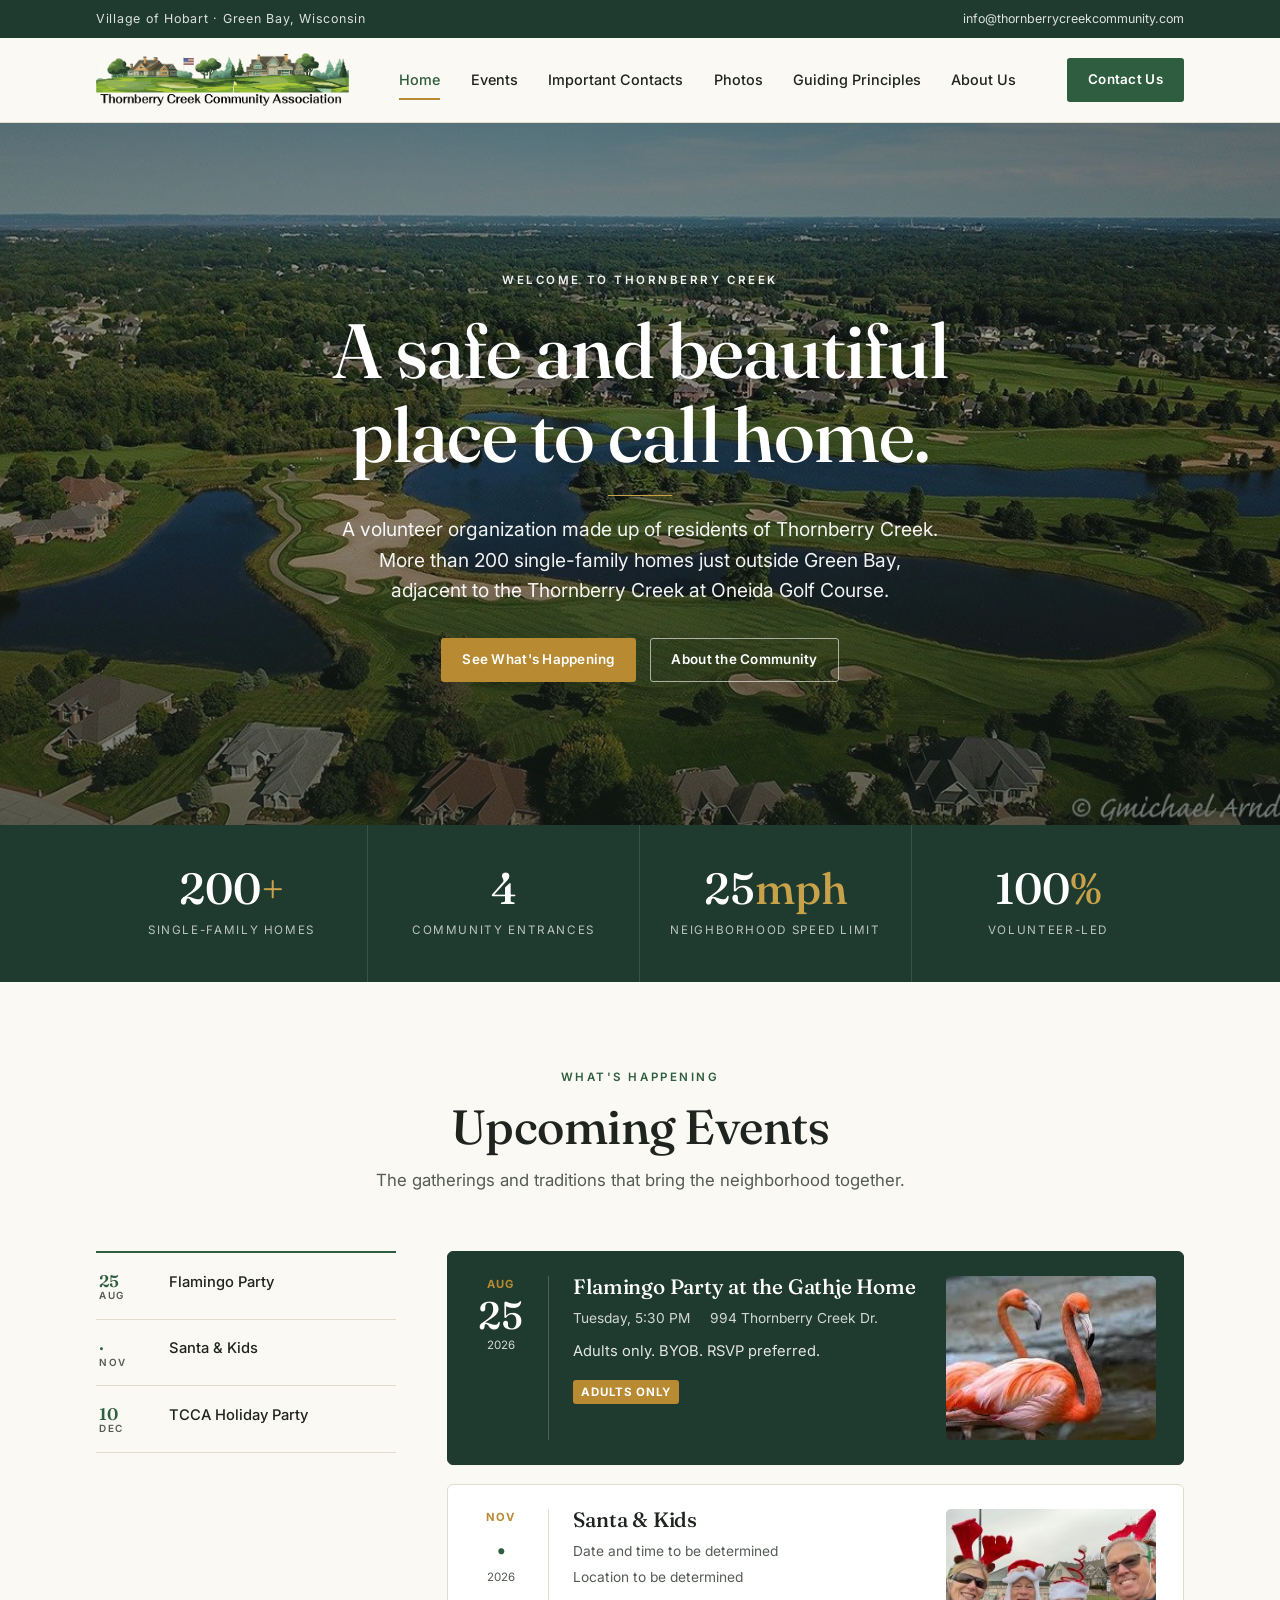
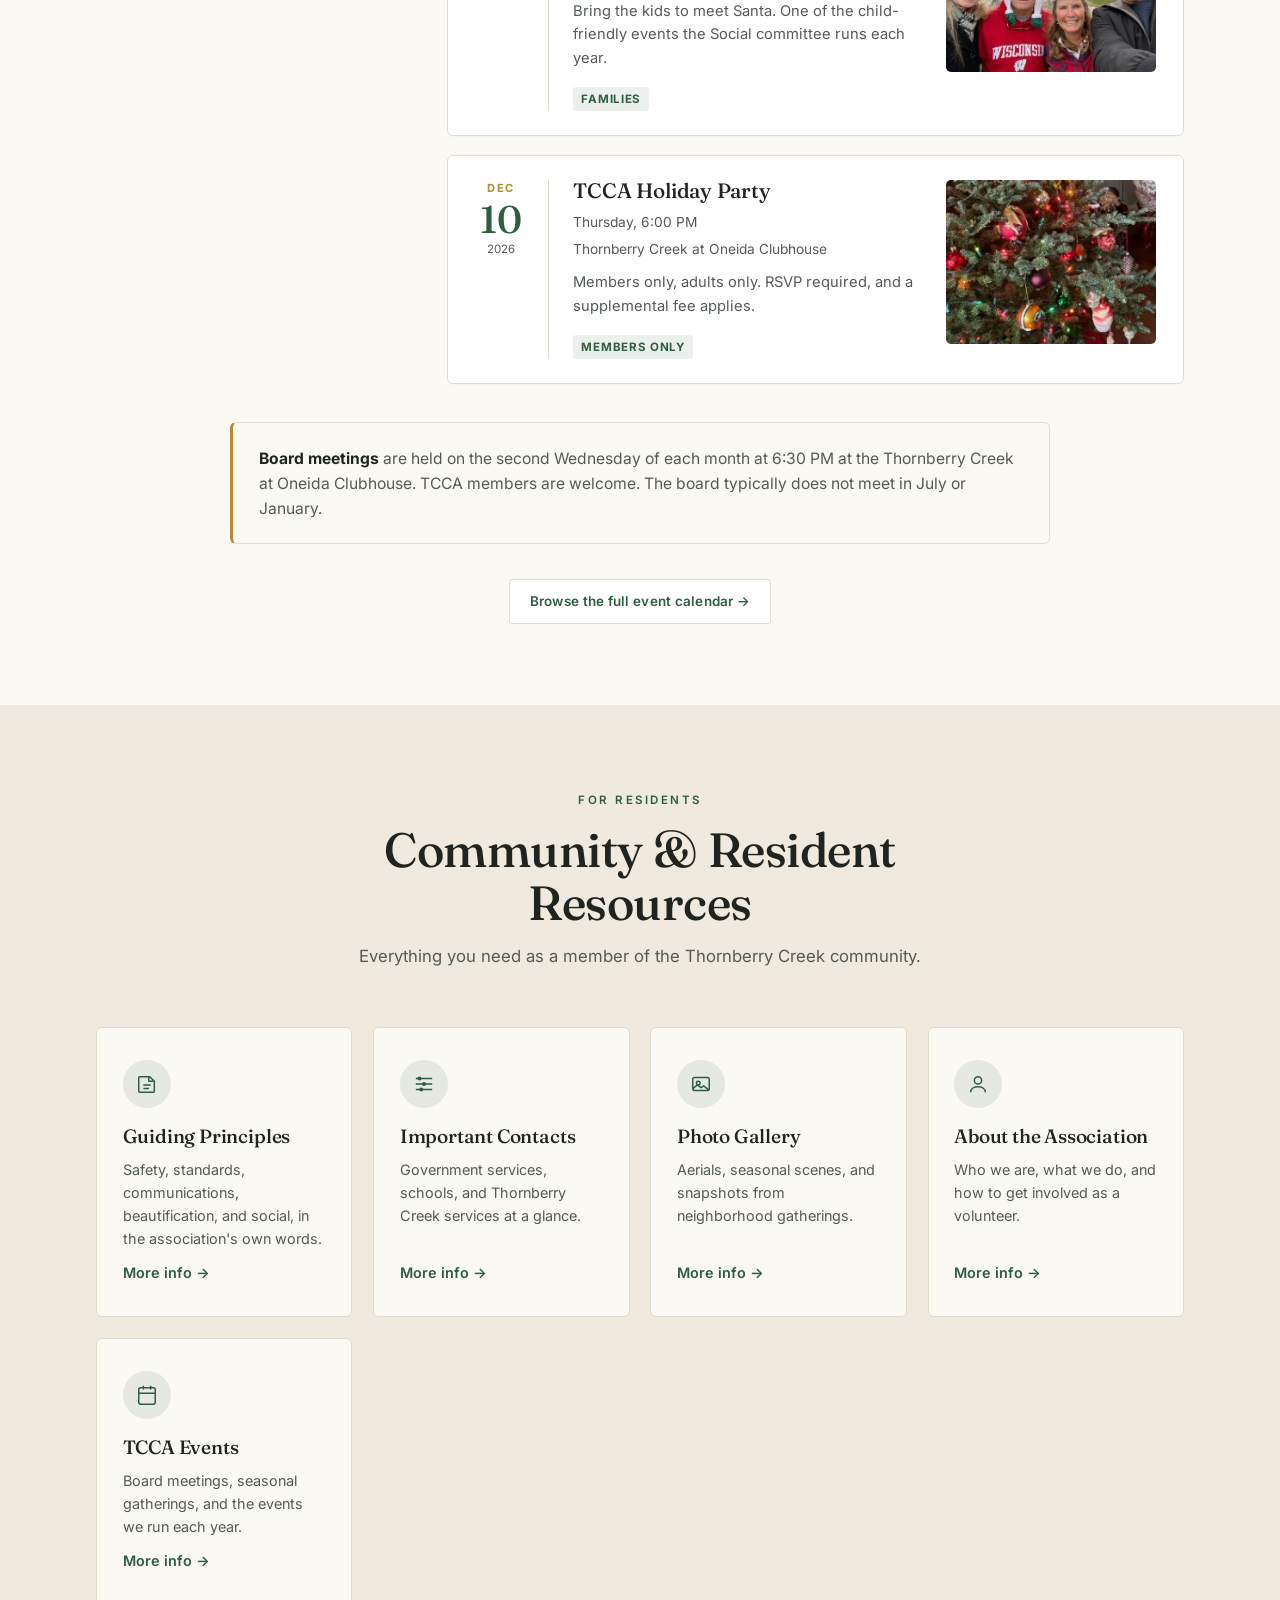
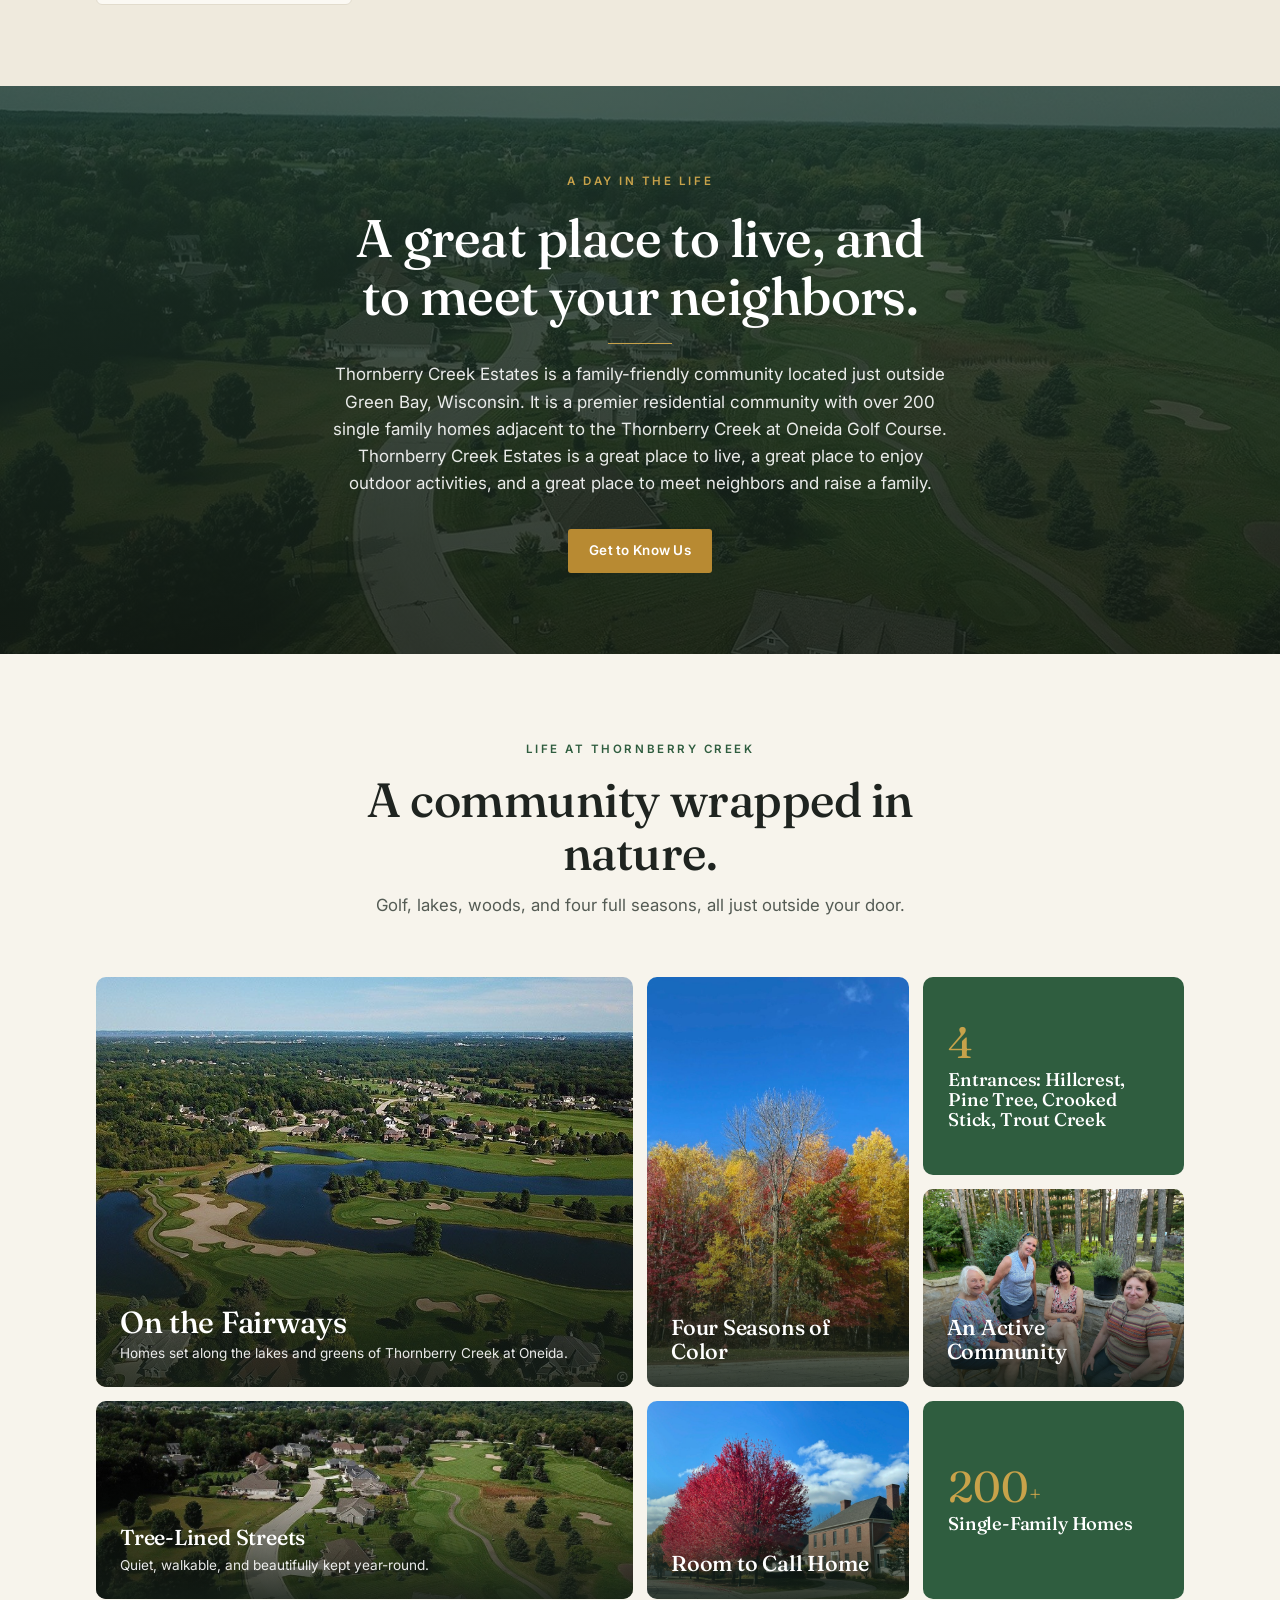
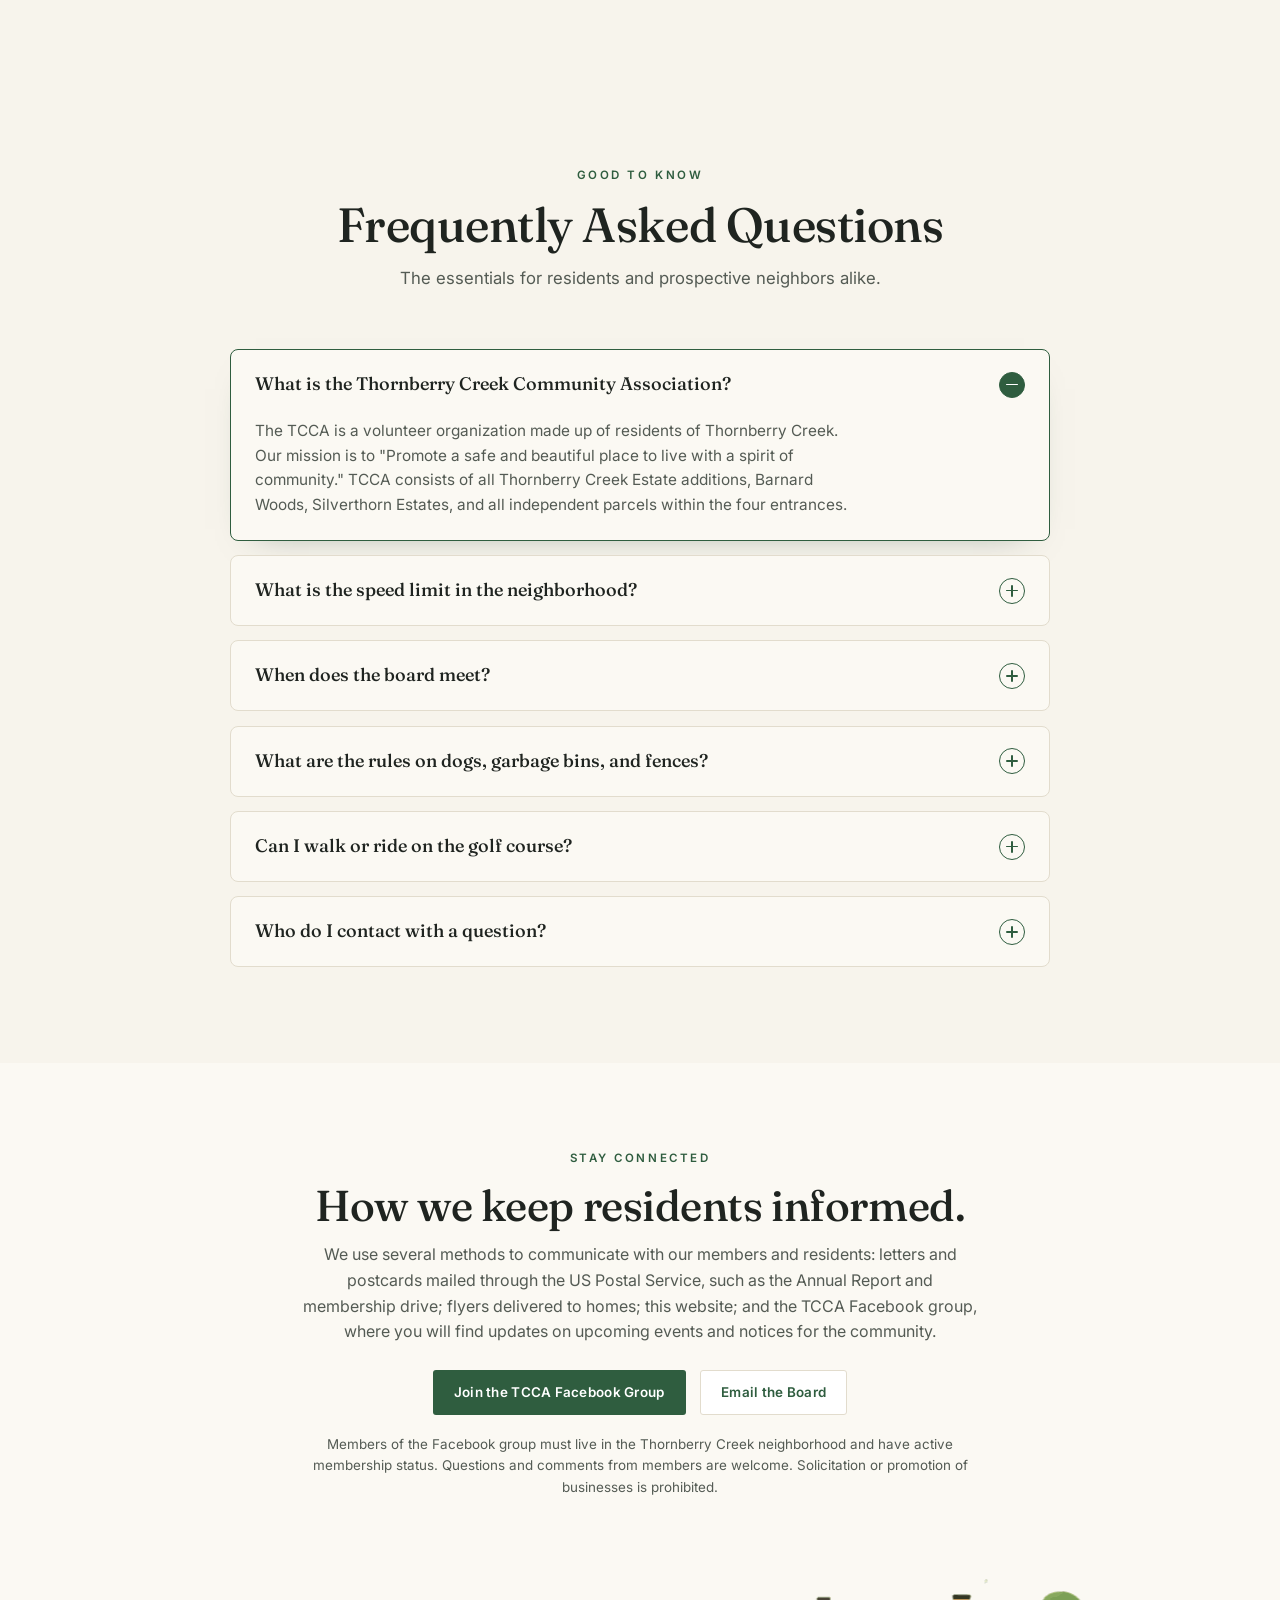
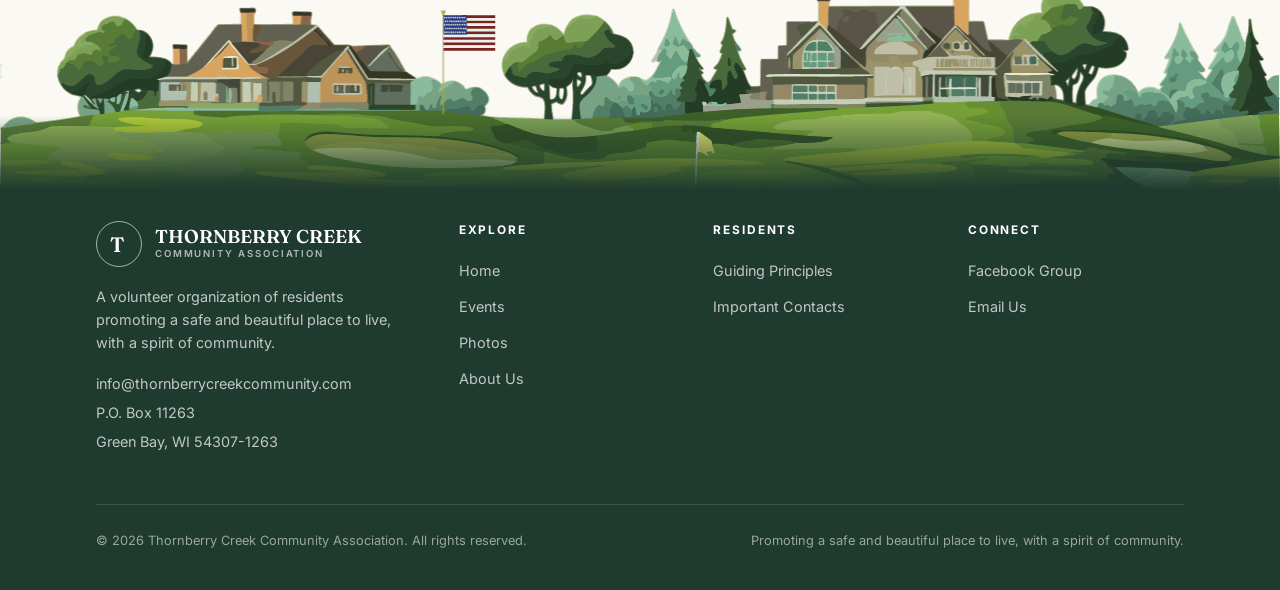
==== commit a4f3e36d: "Add security headers and point every canonical at the live domain Security headers (vercel.json, app" ====
--- a/index.html
+++ b/index.html
@@ -9,21 +9,21 @@
 <link rel="icon" href="/assets/favicon.svg" type="image/svg+xml" />
 <link rel="apple-touch-icon" href="/assets/apple-touch-icon.png" />
 <meta name="theme-color" content="#2f5d3f" />
-<link rel="canonical" href="https://thornberry-community-redesign.vercel.app/" />
+<link rel="canonical" href="https://thornberrycreekcommunity.com/" />
 <meta property="og:type" content="website" />
 <meta property="og:site_name" content="Thornberry Creek Community Association" />
 <meta property="og:locale" content="en_US" />
-<meta property="og:url" content="https://thornberry-community-redesign.vercel.app/" />
+<meta property="og:url" content="https://thornberrycreekcommunity.com/" />
 <meta property="og:title" content="Thornberry Creek Community Association" />
 <meta property="og:description" content="The Thornberry Creek Community Association is a volunteer organization of residents promoting a safe and beautiful place to live, with a spirit of community. Over 200 single family homes adjacent to the Thornberry Creek at Oneida Golf Course, just outside Green Bay, Wisconsin." />
-<meta property="og:image" content="https://thornberry-community-redesign.vercel.app/assets/aerial-lakes.jpg" />
+<meta property="og:image" content="https://thornberrycreekcommunity.com/assets/aerial-lakes.jpg" />
 <meta property="og:image:width" content="1250" />
 <meta property="og:image:height" content="663" />
 <meta property="og:image:alt" content="Aerial view of the Thornberry Creek neighborhood, its lakes, and the golf course fairways" />
 <meta name="twitter:card" content="summary_large_image" />
 <meta name="twitter:title" content="Thornberry Creek Community Association" />
 <meta name="twitter:description" content="The Thornberry Creek Community Association is a volunteer organization of residents promoting a safe and beautiful place to live, with a spirit of community. Over 200 single family homes adjacent to the Thornberry Creek at Oneida Golf Course, just outside Green Bay, Wisconsin." />
-<meta name="twitter:image" content="https://thornberry-community-redesign.vercel.app/assets/aerial-lakes.jpg" />
+<meta name="twitter:image" content="https://thornberrycreekcommunity.com/assets/aerial-lakes.jpg" />
 <meta name="twitter:image:alt" content="Aerial view of the Thornberry Creek neighborhood, its lakes, and the golf course fairways" />
 <link rel="preconnect" href="https://fonts.googleapis.com" />
 <link rel="preconnect" href="https://fonts.gstatic.com" crossorigin />
@@ -35,9 +35,9 @@
   "@type": "Organization",
   "name": "Thornberry Creek Community Association",
   "alternateName": "TCCA",
-  "url": "https://thornberry-community-redesign.vercel.app/",
-  "logo": "https://thornberry-community-redesign.vercel.app/assets/logo.png",
-  "image": "https://thornberry-community-redesign.vercel.app/assets/aerial-lakes.jpg",
+  "url": "https://thornberrycreekcommunity.com/",
+  "logo": "https://thornberrycreekcommunity.com/assets/logo.png",
+  "image": "https://thornberrycreekcommunity.com/assets/aerial-lakes.jpg",
   "email": "info@thornberrycreekcommunity.com",
   "description": "A volunteer organization of residents of Thornberry Creek Estates promoting a safe and beautiful place to live, with a spirit of community.",
   "address": {
--- a/assets/site.css
+++ b/assets/site.css
@@ -162,7 +162,8 @@
 .people{display:grid;grid-template-columns:repeat(3,1fr);gap:1.6rem}
 .person{background:var(--white);border:1px solid var(--line);border-radius:8px;overflow:hidden;text-align:center;transition:.3s}
 .person:hover{transform:translateY(-4px);box-shadow:0 22px 44px -30px rgba(31,58,46,.5);border-color:transparent}
-.person .avatar{aspect-ratio:1;background:var(--cream-2);display:grid;place-items:center;color:var(--pine);font-family:var(--serif);font-size:2.6rem;font-weight:500;border-bottom:1px solid var(--line)}
+.person .avatar{aspect-ratio:1;background:var(--cream-2);display:grid;place-items:center;color:var(--pine);font-family:var(--serif);font-size:2.6rem;font-weight:500;border-bottom:1px solid var(--line);overflow:hidden}
+.person .avatar img{width:100%;height:100%;object-fit:cover}
 .person .pbody{padding:1.4rem 1.3rem 1.6rem}
 .person h3{font-size:1.18rem;margin-bottom:.15rem}
 .person .role{font-size:.72rem;font-weight:700;letter-spacing:.12em;text-transform:uppercase;color:var(--gold);margin-bottom:.6rem;display:block}
@@ -176,6 +177,13 @@
 .dir-group .sub{font-size:.84rem;color:var(--ink-soft);margin-bottom:1rem}
 .dir-row{display:flex;justify-content:space-between;gap:1rem;padding:.7rem 0;border-top:1px solid var(--line);font-size:.93rem}
 .dir-row .label{color:var(--ink-soft)}
+/* The general inbox address is 33 unbreakable characters. Without this the row
+   min-content is 391px, which forces .dir-group to 451px and the directory gets
+   clipped by the band's overflow:hidden on any phone. */
+.dir-row .label,.dir-row .val{min-width:0;overflow-wrap:anywhere}
+/* A phone number split across two lines is unreadable, and 911 breaking to
+   "91 / 1" is worse than unreadable. Numbers never break. */
+.dir-row .val a[href^="tel:"],.dir-row.urgent .val{white-space:nowrap}
 .dir-row .val{font-weight:600;text-align:right}
 .dir-row .val a:hover{color:var(--pine)}
 .dir-row.urgent .val{color:#9a3526}
@@ -229,10 +237,9 @@
 .ecard.feature .cost{color:#fff;background:var(--gold)}
 /* Optional event photo. Add .has-photo to the card and a .shot block after the
    text column. Cards without one are untouched. */
-.ecard.has-photo{align-items:stretch}
 .ecard.has-photo>div:nth-child(2){flex:1;min-width:0}
-.ecard .shot{flex-shrink:0;width:210px;min-height:158px;border-radius:5px;overflow:hidden;background:var(--cream-2)}
-.ecard .shot img{width:100%;height:100%;object-fit:cover}
+.ecard .shot{flex-shrink:0;align-self:flex-start;width:210px;aspect-ratio:244/190;border-radius:5px;overflow:hidden;background:var(--cream-2)}
+.ecard .shot img{display:block;width:100%;height:100%;object-fit:cover}
 .ecard.feature .shot{background:rgba(255,255,255,.08)}
 .events .browse,.browse{margin-top:2.2rem;text-align:center}
 .month-label{font-family:var(--serif);font-size:1.5rem;color:var(--pine);margin:2.4rem 0 1.1rem;padding-bottom:.5rem;border-bottom:1px solid var(--line);display:flex;align-items:baseline;gap:.6rem}
@@ -375,12 +382,17 @@
   .stat:nth-child(-n+2){border-bottom:1px solid rgba(255,255,255,.12)}
   .dir{grid-template-columns:1fr}
 }
-@media(max-width:760px){
-  .utility{display:none}
+/* The full nav needs 903px. Below that the row overflows and the browser
+   widens the layout viewport, so the drawer has to take over at 940px, not
+   760px, or tablets render the whole page scaled down. */
+@media(max-width:940px){
   .menu{position:fixed;inset:0 0 0 auto;width:min(82vw,330px);background:var(--paper);flex-direction:column;justify-content:center;align-items:flex-start;padding:2.5rem;gap:1.5rem;transform:translateX(100%);visibility:hidden;transition:transform .4s ease,visibility 0s .4s;box-shadow:-20px 0 60px rgba(0,0,0,.18)}
   .menu.open{transform:none;visibility:visible;transition:transform .4s ease}
   .menu>a{font-size:1.1rem}
   .menu-toggle{display:flex}
+}
+@media(max-width:760px){
+  .utility{display:none}
   .header-cta .search-ic{display:none}
   .news-grid,.res-grid,.feat-grid,.people{grid-template-columns:1fr}
   .signup form{grid-template-columns:1fr}
@@ -389,12 +401,44 @@
   .ecard{flex-direction:column;gap:1rem}
   .ecard .cal{display:flex;gap:.6rem;align-items:baseline;border-right:0;border-bottom:1px solid var(--line);padding:0 0 .8rem;width:auto;text-align:left}
   .ecard.feature .cal{border-color:rgba(255,255,255,.2)}
-  .ecard .shot{order:-1;width:100%;height:180px;min-height:0}
+  .ecard .shot{order:-1;align-self:stretch;width:100%}
   .foot-top{grid-template-columns:1fr}
 }
 @media(max-width:560px){
+  /* Two columns cannot hold a label and a phone number in ~280px. Stacking
+     gives the value the full row, so nothing has to break. */
+  .dir-row{flex-direction:column;align-items:flex-start;gap:.15rem}
+  /* Values that stack, a number above a website, need room for both hit areas
+     to reach 24px without meeting in the middle. */
+  .dir-row .val{text-align:left;line-height:1.85}
   .bento-grid,.gal-grid{grid-template-columns:1fr;grid-auto-rows:200px}
   .tile.big,.tile.wide,.tile.tall,.gtile.big,.gtile.wide,.gtile.tall{grid-column:span 1;grid-row:span 1}
   .stats .wrap{grid-template-columns:1fr}
   .stat{border-right:0;border-bottom:1px solid rgba(255,255,255,.12)}
 }
+
+/* ---------- TOUCH TARGETS ---------- */
+/* The contacts directory, breadcrumb, and footer links are compact inline text,
+   16 to 21px tall, which is under the 24px WCAG 2.5.8 asks for. On the contacts
+   page that matters: every phone number and email is a tap target, and it is the
+   page most likely opened on a phone. Extending the hit area with a pseudo
+   element buys the height without moving anything on screen. */
+@media(pointer:coarse),(max-width:760px){
+  .dir-row a,.crumb .wrap a,footer ul a,footer .contact a{position:relative}
+  .dir-row a::after,.crumb .wrap a::after{content:"";position:absolute;inset:-7px -6px}
+  footer ul a::after,footer .contact a::after{content:"";position:absolute;inset:-5px -6px}
+}
+
+/* ---------- MOBILE HEADER FIT ---------- */
+/* The logo is a 1282x294 wordmark. At the desktop height of 58px it renders
+   253px wide, and logo plus CTA plus toggle needs about 458px. On a 375px phone
+   that forced the browser to widen the layout viewport to 476px and scale the
+   whole page down, which clipped content on every page. Scale the wordmark to
+   the viewport so the row fits. */
+@media(max-width:760px){
+  .nav{gap:.55rem}
+  .brand{min-width:0}
+  .logo-img{height:auto;width:auto;max-height:40px;max-width:min(40vw,168px)}
+  .header-cta{gap:.45rem}
+  .header-cta .btn{font-size:.76rem;padding:.66em 1em}
+}
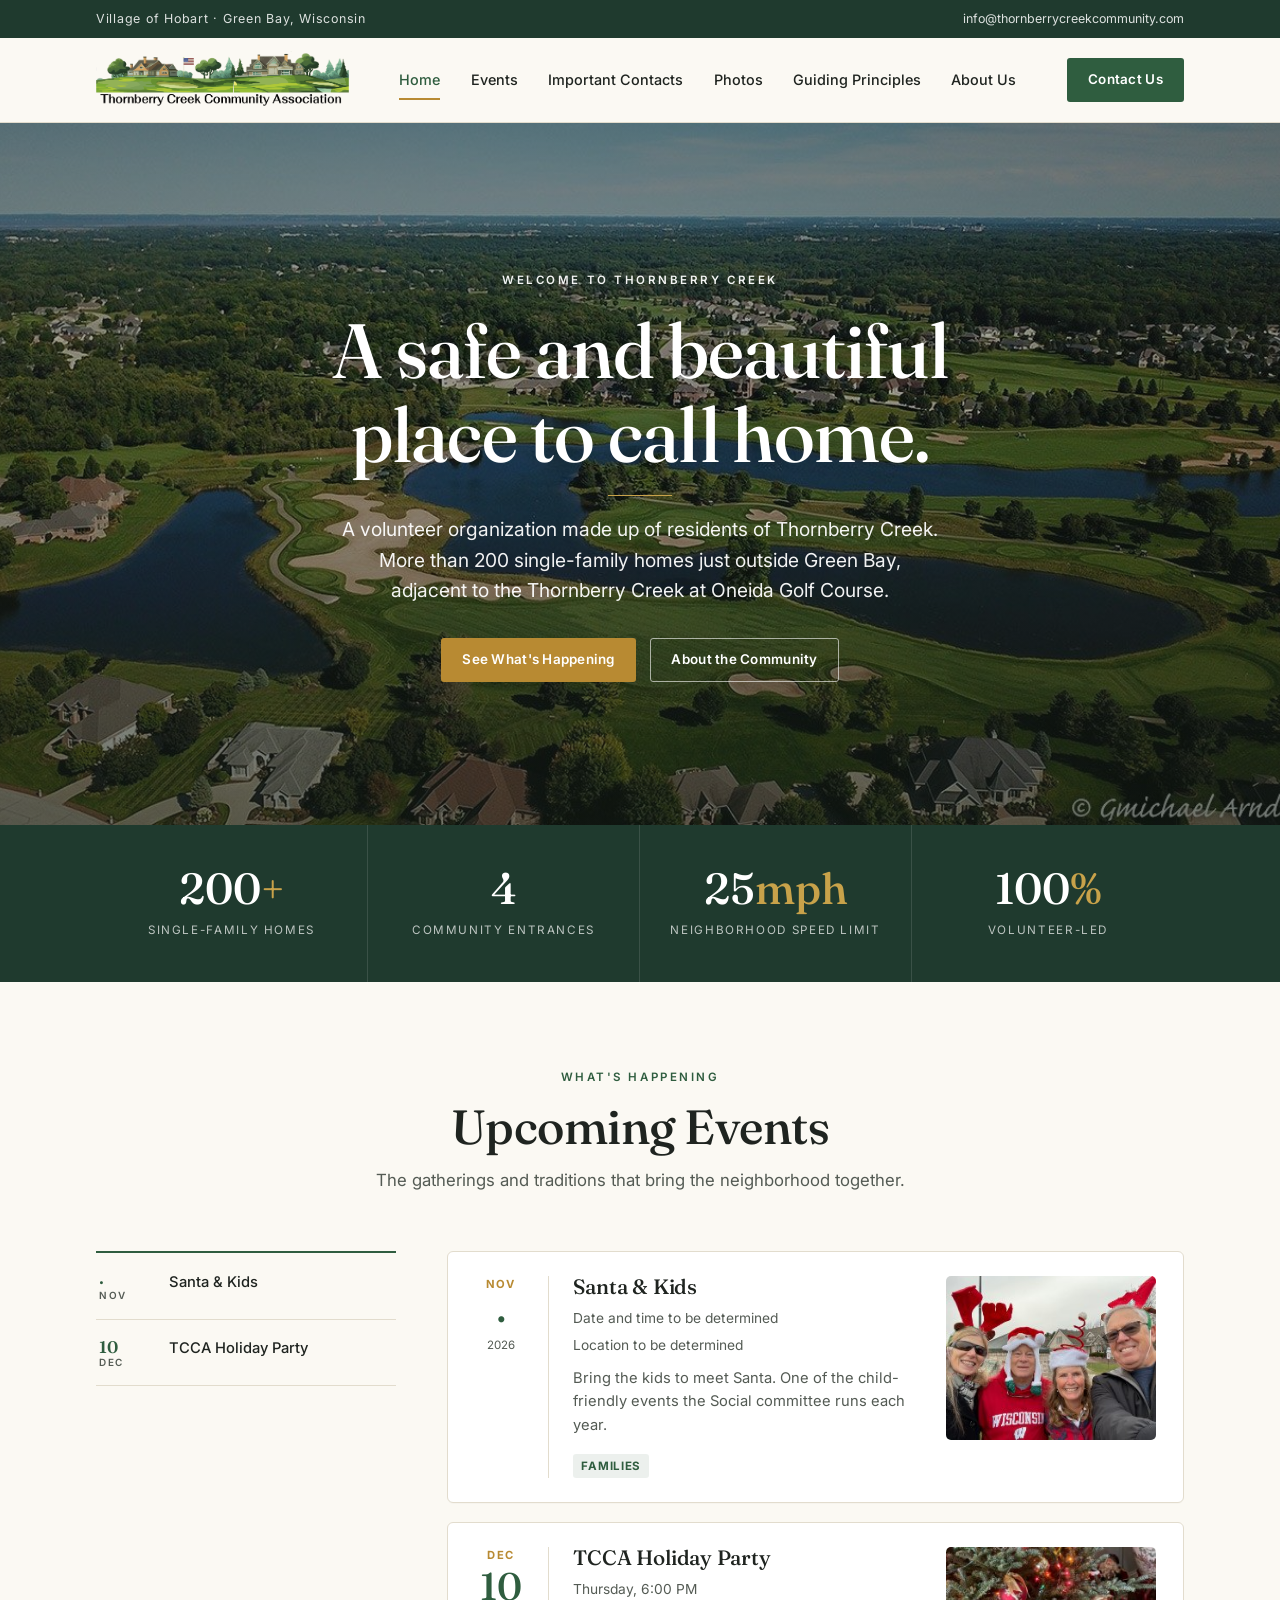
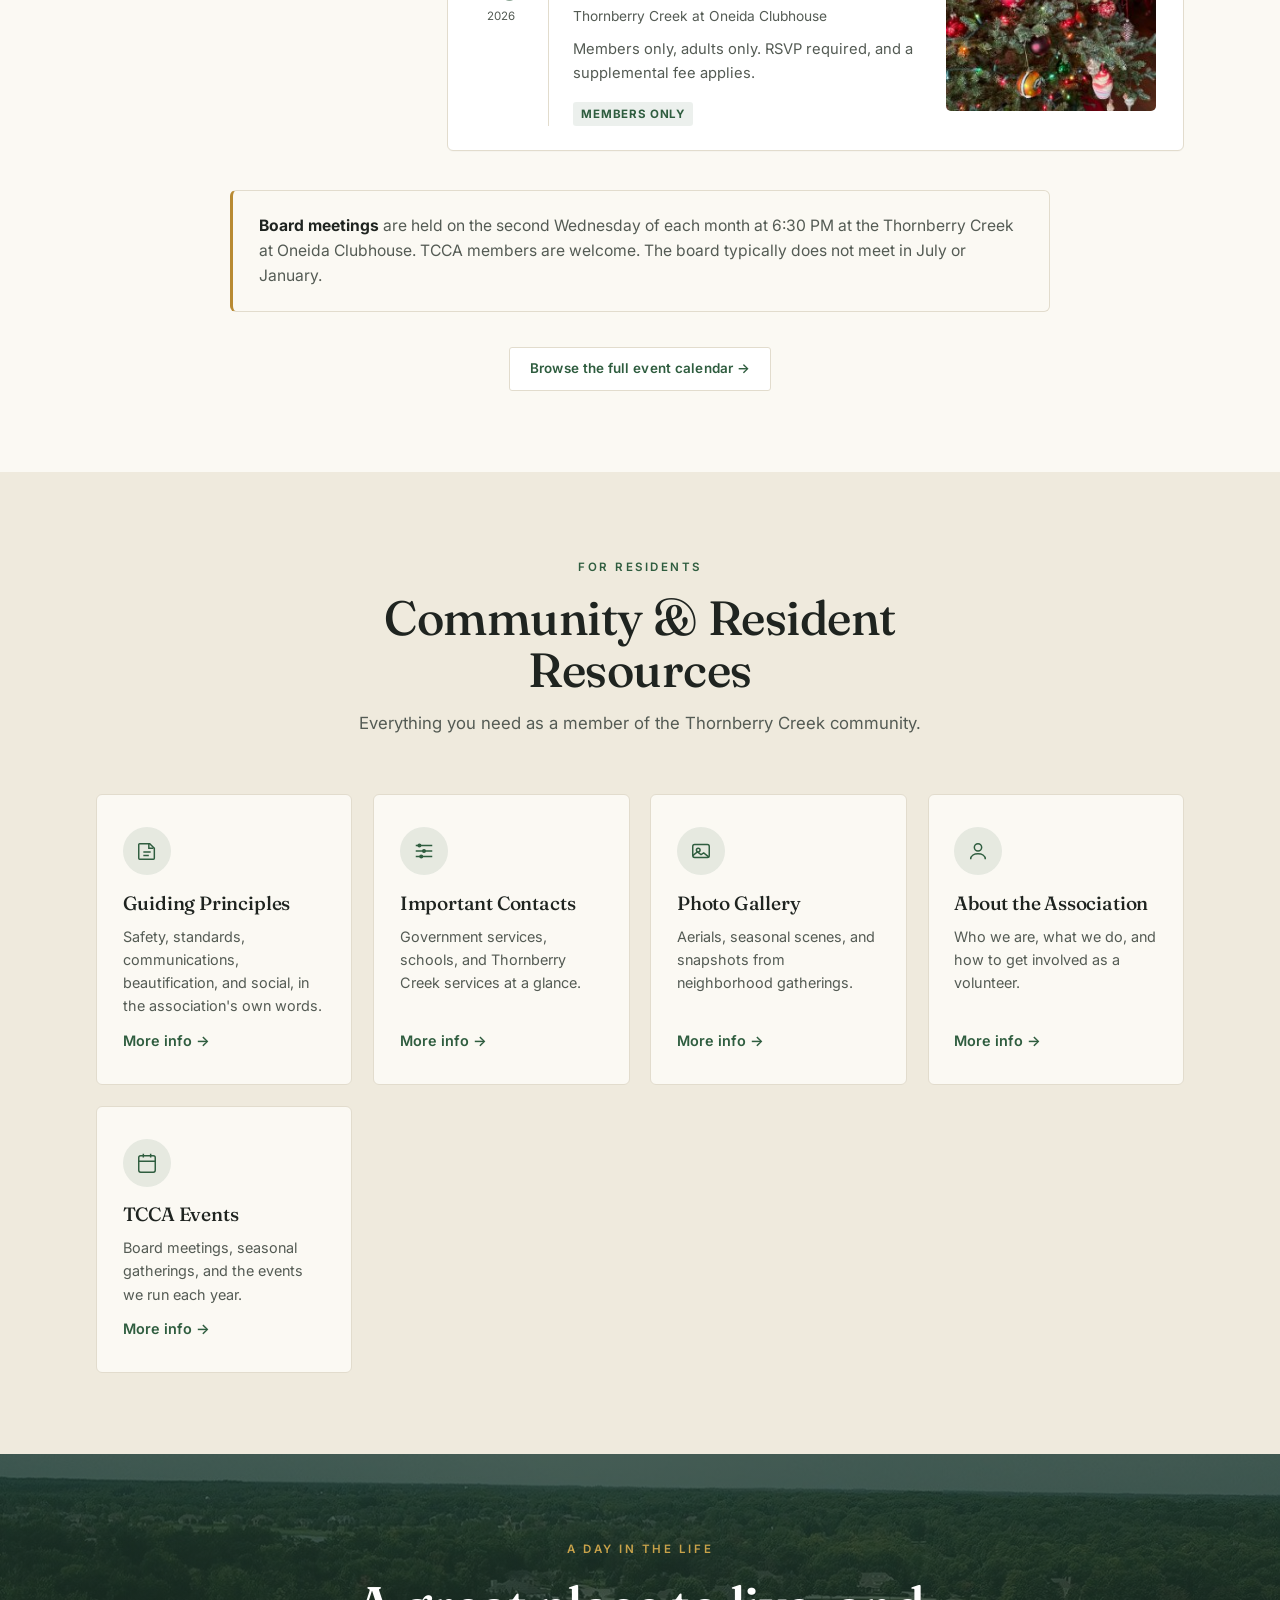
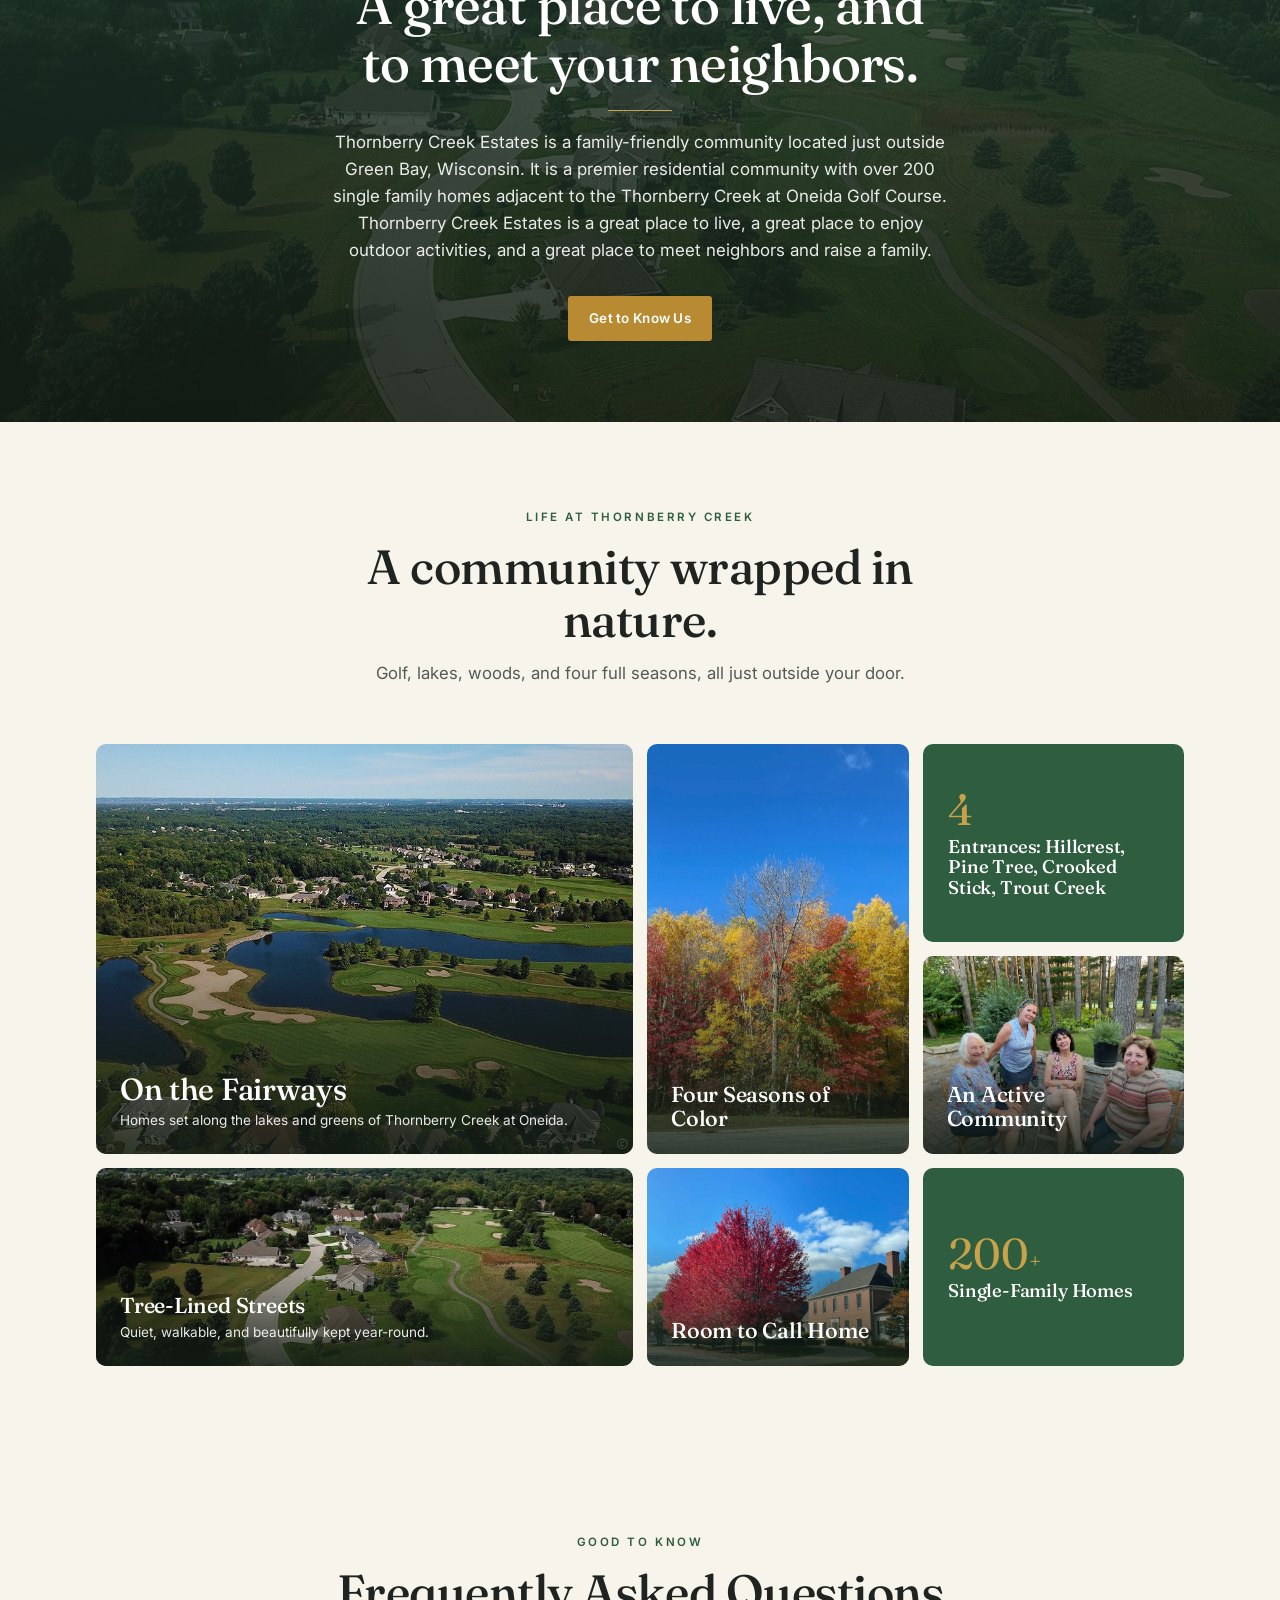
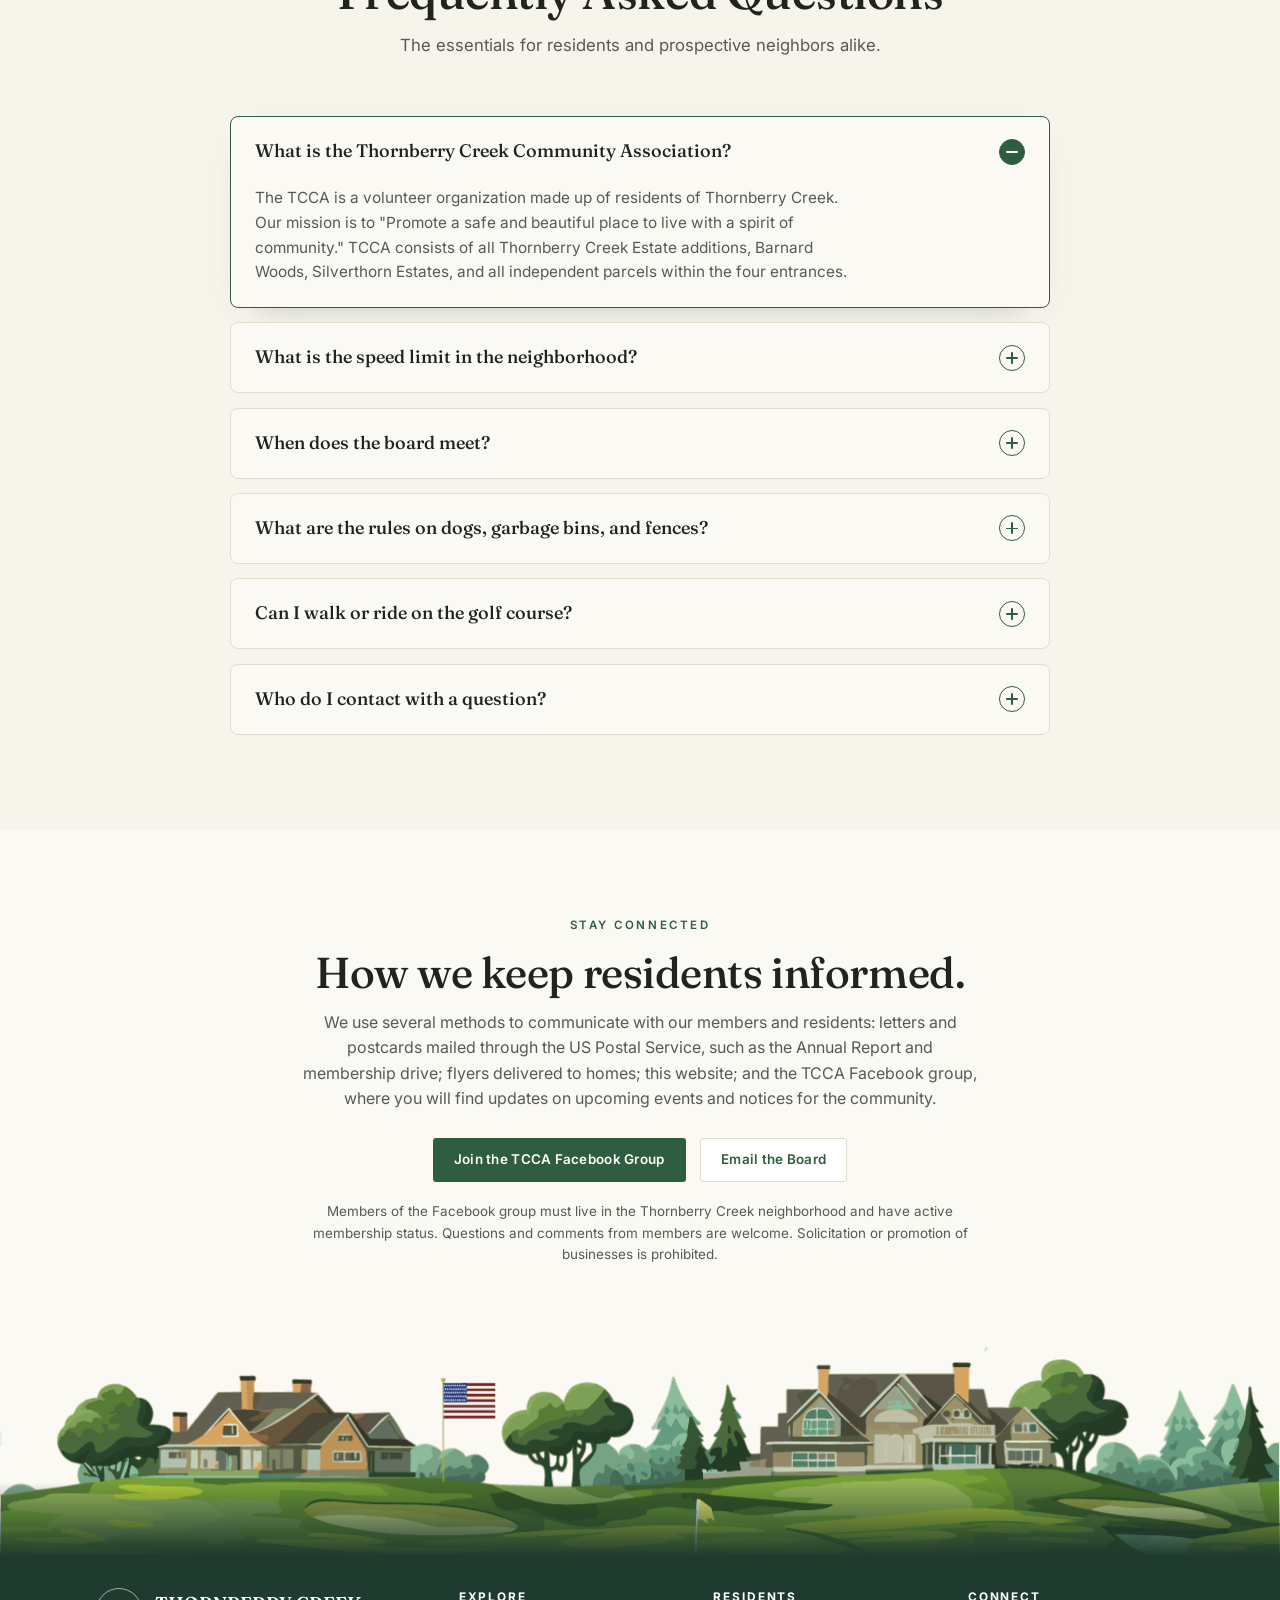
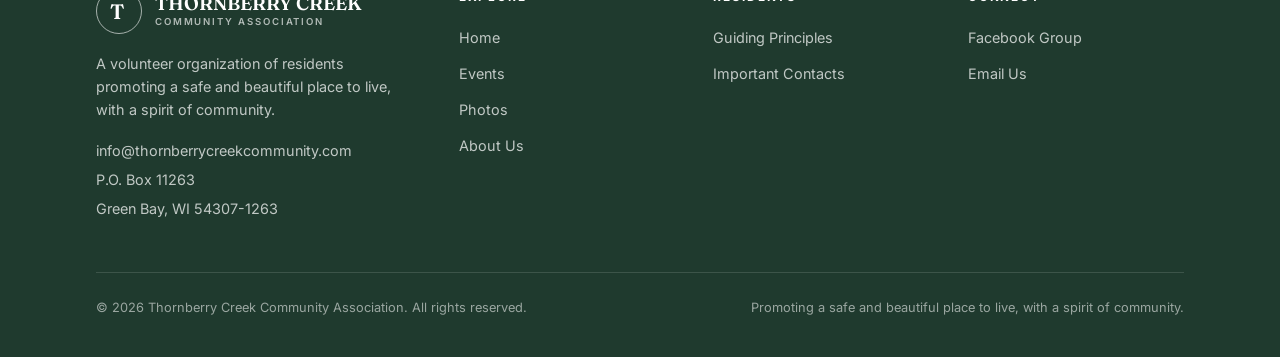
==== commit ac5717bb: "Retire the Flamingo Party from the upcoming slots The party was Tuesday 25 August. The site was stil" ====
--- a/index.html
+++ b/index.html
@@ -127,25 +127,11 @@
     <div class="events-grid">
       <!-- left date list -->
       <div class="date-list reveal">
-        <div class="date-row"><span class="d">25<small>Aug</small></span><a href="events.html">Flamingo Party</a></div>
         <div class="date-row"><span class="d">&middot;<small>Nov</small></span><a href="events.html">Santa &amp; Kids</a></div>
         <div class="date-row"><span class="d">10<small>Dec</small></span><a href="events.html">TCCA Holiday Party</a></div>
       </div>
       <!-- right event cards -->
       <div class="event-cards">
-        <div class="ecard has-photo feature reveal">
-          <div class="cal"><div class="mo">Aug</div><div class="day">25</div><div class="yr">2026</div></div>
-          <div>
-            <h3>Flamingo Party at the Gathje Home</h3>
-            <div class="meta">
-              <span>Tuesday, 5:30 PM</span>
-              <span>994 Thornberry Creek Dr.</span>
-            </div>
-            <p style="font-size:.92rem;opacity:.88;margin-bottom:.9rem;max-width:48ch">Adults only. BYOB. RSVP preferred.</p>
-            <span class="cost">Adults Only</span>
-          </div>
-          <div class="shot"><img src="assets/flamingo-party.jpg" alt="Two flamingos, the emblem of the TCCA Flamingo Parties" /></div>
-        </div>
         <div class="ecard has-photo reveal">
           <div class="cal"><div class="mo">Nov</div><div class="day">&middot;</div><div class="yr">2026</div></div>
           <div>
--- a/assets/site.css
+++ b/assets/site.css
@@ -193,7 +193,10 @@
 .gal-filters button{font-family:var(--sans);font-size:.82rem;font-weight:600;letter-spacing:.02em;padding:.55em 1.1em;border-radius:40px;border:1px solid var(--line);background:var(--white);color:var(--ink-soft);cursor:pointer;transition:.2s}
 .gal-filters button:hover{border-color:var(--pine);color:var(--pine)}
 .gal-filters button.active{background:var(--pine);border-color:var(--pine);color:#fff}
-.gal-grid{display:grid;grid-template-columns:repeat(4,1fr);grid-auto-rows:200px;gap:14px}
+/* dense backfills the holes left by mixed tile spans. The filter buttons hide
+   tiles at runtime, so the set being packed changes constantly and no fixed
+   arrangement tessellates in every state. */
+.gal-grid{display:grid;grid-template-columns:repeat(4,1fr);grid-auto-rows:200px;gap:14px;grid-auto-flow:row dense}
 .gtile{position:relative;border-radius:10px;overflow:hidden;display:flex;align-items:flex-end;color:#fff;cursor:pointer}
 .gtile img{position:absolute;inset:0;width:100%;height:100%;object-fit:cover;transition:.7s ease}
 .gtile:hover img{transform:scale(1.07)}
